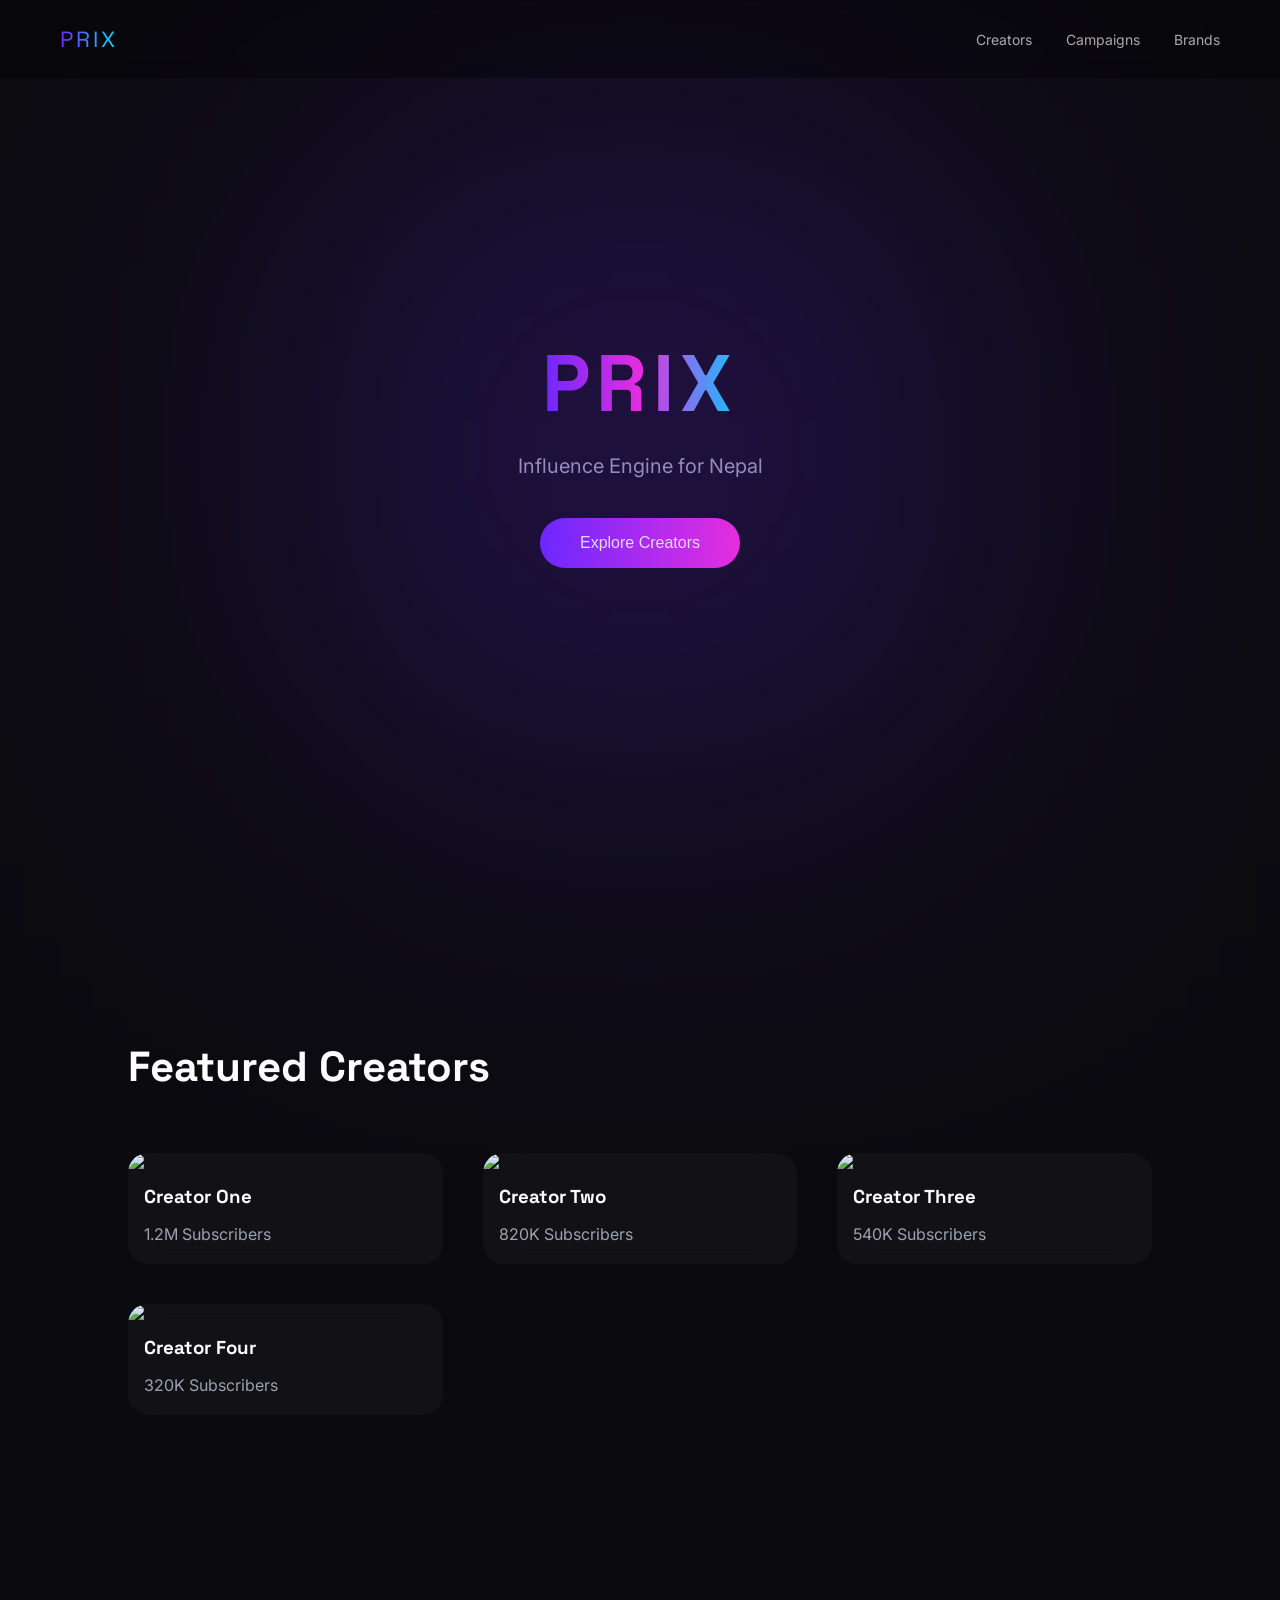
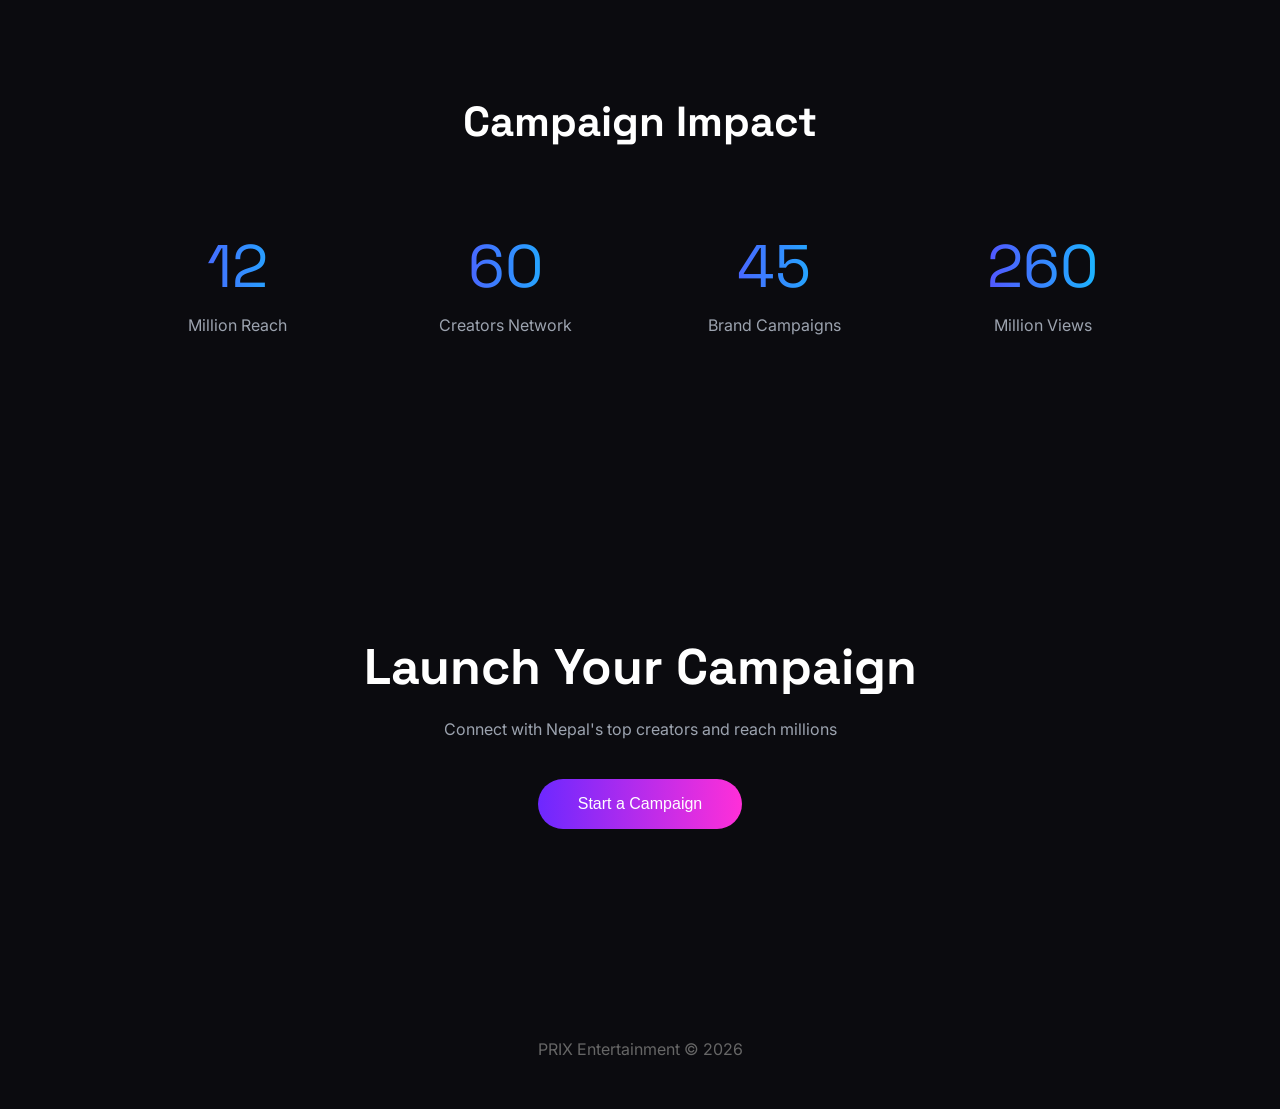
==== index.html @ e6481b4f "Update index.html" ====
<!DOCTYPE html>
<html lang="en">

<head>

<meta charset="UTF-8">
<meta name="viewport" content="width=device-width,initial-scale=1.0">

<title>PRIX Entertainment</title>

<link href="https://fonts.googleapis.com/css2?family=Space+Grotesk:wght@400;600;700&family=Inter:wght@300;400&display=swap" rel="stylesheet">

<style>

*{
margin:0;
padding:0;
box-sizing:border-box;
}

body{

background:#0B0B0F;
color:white;
font-family:Inter;
overflow-x:hidden;

}

/* NAV */

nav{

position:fixed;
top:0;
left:0;
width:100%;
padding:25px 60px;
display:flex;
justify-content:space-between;
align-items:center;
z-index:10;

background:rgba(0,0,0,0.3);
backdrop-filter:blur(10px);

}

.logo{

font-family:"Space Grotesk";
font-size:22px;
letter-spacing:3px;

background:linear-gradient(90deg,#6D28FF,#00E5FF);
-webkit-background-clip:text;
-webkit-text-fill-color:transparent;

}

nav a{

color:#aaa;
margin-left:30px;
text-decoration:none;
font-size:14px;
transition:.3s;

}

nav a:hover{

color:white;

}

/* HERO */

.hero{

height:100vh;
display:flex;
align-items:center;
justify-content:center;
flex-direction:column;
text-align:center;
position:relative;

}

.hero h1{

font-family:"Space Grotesk";
font-size:80px;
letter-spacing:6px;

background:linear-gradient(90deg,#6D28FF,#FF2FD8,#00E5FF);
-webkit-background-clip:text;
-webkit-text-fill-color:transparent;

}

.hero p{

color:#9CA3AF;
margin-top:20px;
font-size:20px;

}

.cta{

margin-top:40px;
padding:16px 40px;
border-radius:40px;

background:linear-gradient(90deg,#6D28FF,#FF2FD8);

border:none;
color:white;
font-size:16px;

cursor:pointer;

transition:.3s;

}

.cta:hover{

transform:scale(1.1);
box-shadow:0 0 30px #6D28FF;

}

/* floating glow background */

.glow{

position:absolute;
width:500px;
height:500px;
background:#6D28FF;
filter:blur(200px);
opacity:.4;
animation:move 10s infinite alternate;

}

@keyframes move{

from{transform:translate(-200px,-200px)}
to{transform:translate(200px,200px)}

}

/* creators */

.creators{

padding:140px 10%;

}

.section-title{

font-family:"Space Grotesk";
font-size:42px;
margin-bottom:60px;

}

.grid{

display:grid;
grid-template-columns:repeat(auto-fit,minmax(260px,1fr));
gap:40px;

}

.card{

background:rgba(255,255,255,0.03);
border-radius:20px;
overflow:hidden;

backdrop-filter:blur(20px);

transition:.4s;

}

.card:hover{

transform:translateY(-12px) scale(1.02);
box-shadow:0 0 30px rgba(109,40,255,0.5);

}

.card img{

width:100%;
display:block;

}

.card h3{

padding:16px;

font-family:"Space Grotesk";

}

.stats{

color:#9CA3AF;
padding:0 16px 20px;

}

/* stats section */

.stats-section{

padding:140px 10%;
text-align:center;

}

.stats-grid{

display:grid;
grid-template-columns:repeat(auto-fit,minmax(200px,1fr));
gap:50px;
margin-top:80px;

}

.number{

font-size:60px;
font-family:"Space Grotesk";

background:linear-gradient(90deg,#6D28FF,#00E5FF);
-webkit-background-clip:text;
-webkit-text-fill-color:transparent;

}

.label{

color:#9CA3AF;
margin-top:10px;

}

/* CTA */

.brand{

padding:160px 10%;
text-align:center;

}

.brand h2{

font-family:"Space Grotesk";
font-size:50px;

}

.brand p{

color:#9CA3AF;
margin-top:20px;

}

footer{

padding:50px;
text-align:center;
color:#666;

}

</style>
</head>

<body>

<nav>

<div class="logo">PRIX</div>

<div>

<a href="#">Creators</a>
<a href="#">Campaigns</a>
<a href="#">Brands</a>

</div>

</nav>

<section class="hero">

<div class="glow"></div>

<h1>PRIX</h1>

<p>Influence Engine for Nepal</p>

<button class="cta">Explore Creators</button>

</section>

<section class="creators">

<h2 class="section-title">Featured Creators</h2>

<div class="grid">

<div class="card">

<img src="https://picsum.photos/400/300?1">

<h3>Creator One</h3>

<div class="stats">1.2M Subscribers</div>

</div>

<div class="card">

<img src="https://picsum.photos/400/300?2">

<h3>Creator Two</h3>

<div class="stats">820K Subscribers</div>

</div>

<div class="card">

<img src="https://picsum.photos/400/300?3">

<h3>Creator Three</h3>

<div class="stats">540K Subscribers</div>

</div>

<div class="card">

<img src="https://picsum.photos/400/300?4">

<h3>Creator Four</h3>

<div class="stats">320K Subscribers</div>

</div>

</div>

</section>

<section class="stats-section">

<h2 class="section-title">Campaign Impact</h2>

<div class="stats-grid">

<div>

<div class="number" data-target="12">0</div>
<div class="label">Million Reach</div>

</div>

<div>

<div class="number" data-target="60">0</div>
<div class="label">Creators Network</div>

</div>

<div>

<div class="number" data-target="45">0</div>
<div class="label">Brand Campaigns</div>

</div>

<div>

<div class="number" data-target="300">0</div>
<div class="label">Million Views</div>

</div>

</div>

</section>

<section class="brand">

<h2>Launch Your Campaign</h2>

<p>Connect with Nepal's top creators and reach millions</p>

<button class="cta">Start a Campaign</button>

</section>

<footer>

PRIX Entertainment © 2026

</footer>

<script>

/* number animation */

const counters=document.querySelectorAll(".number")

counters.forEach(counter=>{

counter.innerText="0"

const update=()=>{

const target=+counter.getAttribute("data-target")

const current=+counter.innerText

const increment=target/80

if(current<target){

counter.innerText=Math.ceil(current+increment)

setTimeout(update,30)

}

else{

counter.innerText=target

}

}

update()

})

</script>

</body>
</html>
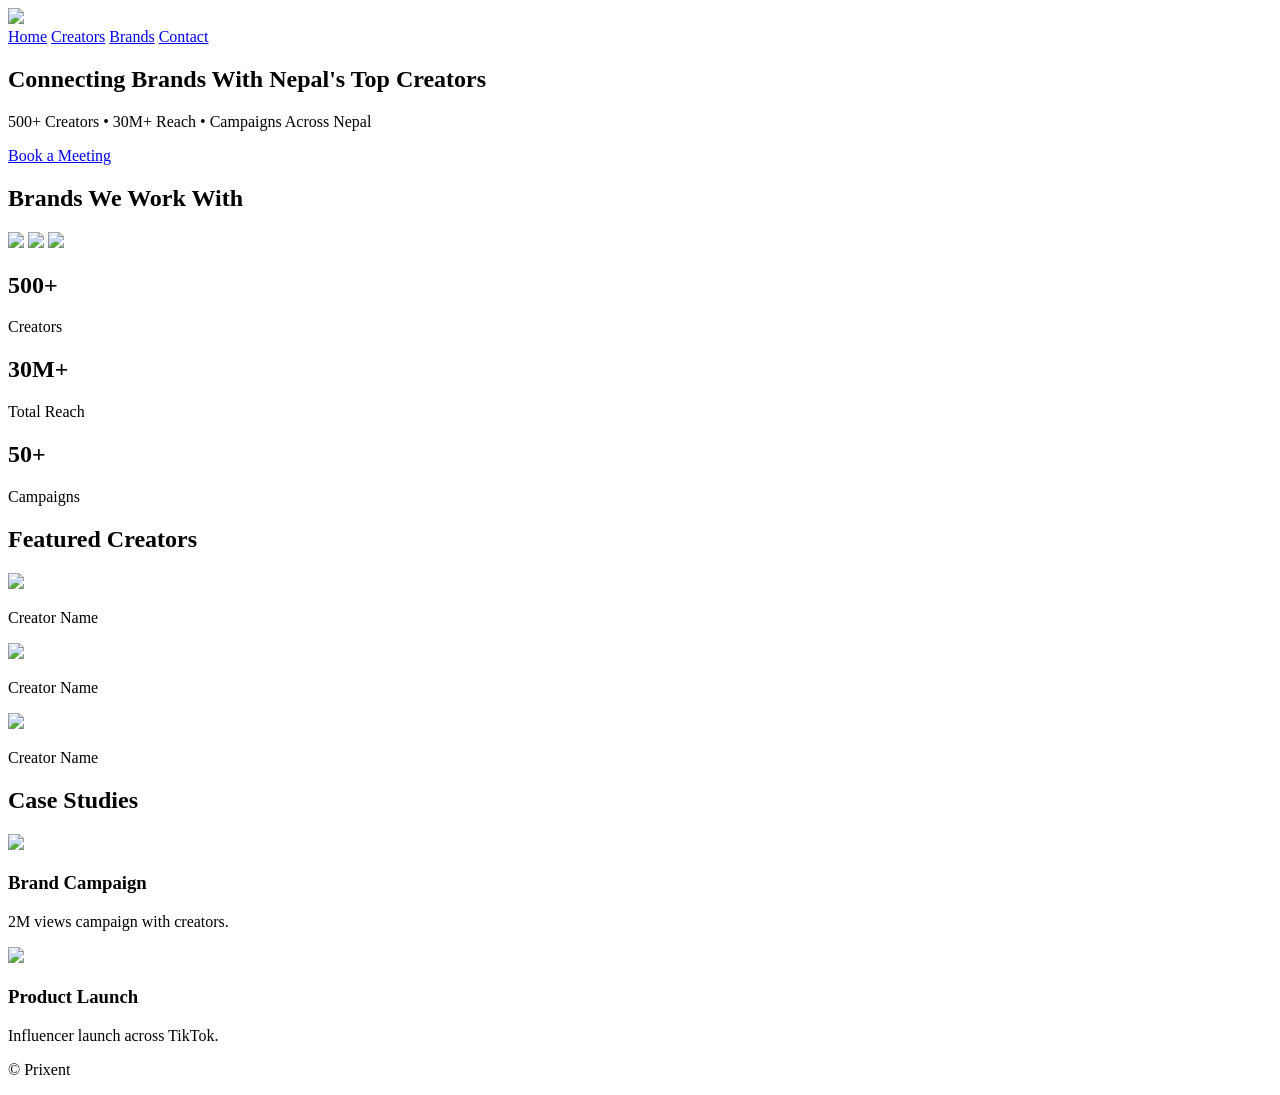
==== commit 5a096f62: "Update index.html" ====
--- a/index.html
+++ b/index.html
@@ -1,465 +1,124 @@
 <!DOCTYPE html>
 <html lang="en">
-
 <head>
-
 <meta charset="UTF-8">
-<meta name="viewport" content="width=device-width,initial-scale=1.0">
-
-<title>PRIX Entertainment</title>
-
-<link href="https://fonts.googleapis.com/css2?family=Space+Grotesk:wght@400;600;700&family=Inter:wght@300;400&display=swap" rel="stylesheet">
-
-<style>
-
-*{
-margin:0;
-padding:0;
-box-sizing:border-box;
-}
-
-body{
-
-background:#0B0B0F;
-color:white;
-font-family:Inter;
-overflow-x:hidden;
-
-}
-
-/* NAV */
-
-nav{
-
-position:fixed;
-top:0;
-left:0;
-width:100%;
-padding:25px 60px;
-display:flex;
-justify-content:space-between;
-align-items:center;
-z-index:10;
-
-background:rgba(0,0,0,0.3);
-backdrop-filter:blur(10px);
-
-}
-
-.logo{
-
-font-family:"Space Grotesk";
-font-size:22px;
-letter-spacing:3px;
-
-background:linear-gradient(90deg,#6D28FF,#00E5FF);
--webkit-background-clip:text;
--webkit-text-fill-color:transparent;
-
-}
-
-nav a{
-
-color:#aaa;
-margin-left:30px;
-text-decoration:none;
-font-size:14px;
-transition:.3s;
-
-}
-
-nav a:hover{
-
-color:white;
-
-}
-
-/* HERO */
-
-.hero{
-
-height:100vh;
-display:flex;
-align-items:center;
-justify-content:center;
-flex-direction:column;
-text-align:center;
-position:relative;
-
-}
-
-.hero h1{
-
-font-family:"Space Grotesk";
-font-size:80px;
-letter-spacing:6px;
-
-background:linear-gradient(90deg,#6D28FF,#FF2FD8,#00E5FF);
--webkit-background-clip:text;
--webkit-text-fill-color:transparent;
-
-}
-
-.hero p{
-
-color:#9CA3AF;
-margin-top:20px;
-font-size:20px;
-
-}
-
-.cta{
-
-margin-top:40px;
-padding:16px 40px;
-border-radius:40px;
-
-background:linear-gradient(90deg,#6D28FF,#FF2FD8);
-
-border:none;
-color:white;
-font-size:16px;
-
-cursor:pointer;
-
-transition:.3s;
-
-}
-
-.cta:hover{
-
-transform:scale(1.1);
-box-shadow:0 0 30px #6D28FF;
-
-}
-
-/* floating glow background */
-
-.glow{
-
-position:absolute;
-width:500px;
-height:500px;
-background:#6D28FF;
-filter:blur(200px);
-opacity:.4;
-animation:move 10s infinite alternate;
-
-}
-
-@keyframes move{
-
-from{transform:translate(-200px,-200px)}
-to{transform:translate(200px,200px)}
-
-}
-
-/* creators */
-
-.creators{
-
-padding:140px 10%;
-
-}
-
-.section-title{
-
-font-family:"Space Grotesk";
-font-size:42px;
-margin-bottom:60px;
-
-}
-
-.grid{
-
-display:grid;
-grid-template-columns:repeat(auto-fit,minmax(260px,1fr));
-gap:40px;
-
-}
-
-.card{
-
-background:rgba(255,255,255,0.03);
-border-radius:20px;
-overflow:hidden;
-
-backdrop-filter:blur(20px);
-
-transition:.4s;
-
-}
-
-.card:hover{
-
-transform:translateY(-12px) scale(1.02);
-box-shadow:0 0 30px rgba(109,40,255,0.5);
-
-}
-
-.card img{
-
-width:100%;
-display:block;
-
-}
-
-.card h3{
-
-padding:16px;
-
-font-family:"Space Grotesk";
-
-}
-
-.stats{
-
-color:#9CA3AF;
-padding:0 16px 20px;
-
-}
-
-/* stats section */
-
-.stats-section{
-
-padding:140px 10%;
-text-align:center;
-
-}
-
-.stats-grid{
-
-display:grid;
-grid-template-columns:repeat(auto-fit,minmax(200px,1fr));
-gap:50px;
-margin-top:80px;
-
-}
-
-.number{
-
-font-size:60px;
-font-family:"Space Grotesk";
-
-background:linear-gradient(90deg,#6D28FF,#00E5FF);
--webkit-background-clip:text;
--webkit-text-fill-color:transparent;
-
-}
-
-.label{
-
-color:#9CA3AF;
-margin-top:10px;
-
-}
-
-/* CTA */
-
-.brand{
-
-padding:160px 10%;
-text-align:center;
-
-}
-
-.brand h2{
-
-font-family:"Space Grotesk";
-font-size:50px;
-
-}
-
-.brand p{
-
-color:#9CA3AF;
-margin-top:20px;
-
-}
-
-footer{
-
-padding:50px;
-text-align:center;
-color:#666;
-
-}
-
-</style>
+<meta name="viewport" content="width=device-width, initial-scale=1.0">
+<title>Prixent</title>
+<link rel="stylesheet" href="style.css">
 </head>
 
 <body>
 
+<header class="nav">
+
+<div class="logo">
+<img src="images/logo.png">
+</div>
+
 <nav>
+<a href="index.html">Home</a>
+<a href="creators.html">Creators</a>
+<a href="brands.html">Brands</a>
+<a href="contact.html">Contact</a>
+</nav>
 
-<div class="logo">PRIX</div>
+</header>
 
-<div>
+<section class="hero">
 
-<a href="#">Creators</a>
-<a href="#">Campaigns</a>
-<a href="#">Brands</a>
+<h1>Connecting Brands With Nepal's Top Creators</h1>
+
+<p>500+ Creators • 30M+ Reach • Campaigns Across Nepal</p>
+
+<a class="cta" href="contact.html">Book a Meeting</a>
+
+</section>
+
+<section class="brands">
+
+<h2>Brands We Work With</h2>
+
+<div class="brand-grid">
+
+<img src="images/brand1.png">
+<img src="images/brand2.png">
+<img src="images/brand3.png">
 
 </div>
 
-</nav>
+</section>
 
-<section class="hero">
+<section class="stats">
 
-<div class="glow"></div>
+<div class="stat">
+<h2>500+</h2>
+<p>Creators</p>
+</div>
 
-<h1>PRIX</h1>
+<div class="stat">
+<h2>30M+</h2>
+<p>Total Reach</p>
+</div>
 
-<p>Influence Engine for Nepal</p>
-
-<button class="cta">Explore Creators</button>
+<div class="stat">
+<h2>50+</h2>
+<p>Campaigns</p>
+</div>
 
 </section>
 
 <section class="creators">
 
-<h2 class="section-title">Featured Creators</h2>
+<h2>Featured Creators</h2>
 
-<div class="grid">
+<div class="creator-grid">
 
-<div class="card">
-
-<img src="https://picsum.photos/400/300?1">
-
-<h3>Creator One</h3>
-
-<div class="stats">1.2M Subscribers</div>
-
+<div class="creator">
+<img src="images/creator1.png">
+<p>Creator Name</p>
 </div>
 
-<div class="card">
-
-<img src="https://picsum.photos/400/300?2">
-
-<h3>Creator Two</h3>
-
-<div class="stats">820K Subscribers</div>
-
+<div class="creator">
+<img src="images/creator2.png">
+<p>Creator Name</p>
 </div>
 
-<div class="card">
-
-<img src="https://picsum.photos/400/300?3">
-
-<h3>Creator Three</h3>
-
-<div class="stats">540K Subscribers</div>
-
-</div>
-
-<div class="card">
-
-<img src="https://picsum.photos/400/300?4">
-
-<h3>Creator Four</h3>
-
-<div class="stats">320K Subscribers</div>
-
+<div class="creator">
+<img src="images/creator3.png">
+<p>Creator Name</p>
 </div>
 
 </div>
 
 </section>
 
-<section class="stats-section">
+<section class="case">
 
-<h2 class="section-title">Campaign Impact</h2>
+<h2>Case Studies</h2>
 
-<div class="stats-grid">
+<div class="case-grid">
 
-<div>
-
-<div class="number" data-target="12">0</div>
-<div class="label">Million Reach</div>
-
+<div class="case-card">
+<img src="images/case1.png">
+<h3>Brand Campaign</h3>
+<p>2M views campaign with creators.</p>
 </div>
 
-<div>
-
-<div class="number" data-target="60">0</div>
-<div class="label">Creators Network</div>
-
-</div>
-
-<div>
-
-<div class="number" data-target="45">0</div>
-<div class="label">Brand Campaigns</div>
-
-</div>
-
-<div>
-
-<div class="number" data-target="300">0</div>
-<div class="label">Million Views</div>
-
+<div class="case-card">
+<img src="images/case2.png">
+<h3>Product Launch</h3>
+<p>Influencer launch across TikTok.</p>
 </div>
 
 </div>
 
 </section>
 
-<section class="brand">
-
-<h2>Launch Your Campaign</h2>
-
-<p>Connect with Nepal's top creators and reach millions</p>
-
-<button class="cta">Start a Campaign</button>
-
-</section>
-
 <footer>
 
-PRIX Entertainment © 2026
+<p>© Prixent</p>
 
 </footer>
 
-<script>
-
-/* number animation */
-
-const counters=document.querySelectorAll(".number")
-
-counters.forEach(counter=>{
-
-counter.innerText="0"
-
-const update=()=>{
-
-const target=+counter.getAttribute("data-target")
-
-const current=+counter.innerText
-
-const increment=target/80
-
-if(current<target){
-
-counter.innerText=Math.ceil(current+increment)
-
-setTimeout(update,30)
-
-}
-
-else{
-
-counter.innerText=target
-
-}
-
-}
-
-update()
-
-})
-
-</script>
-
 </body>
 </html>
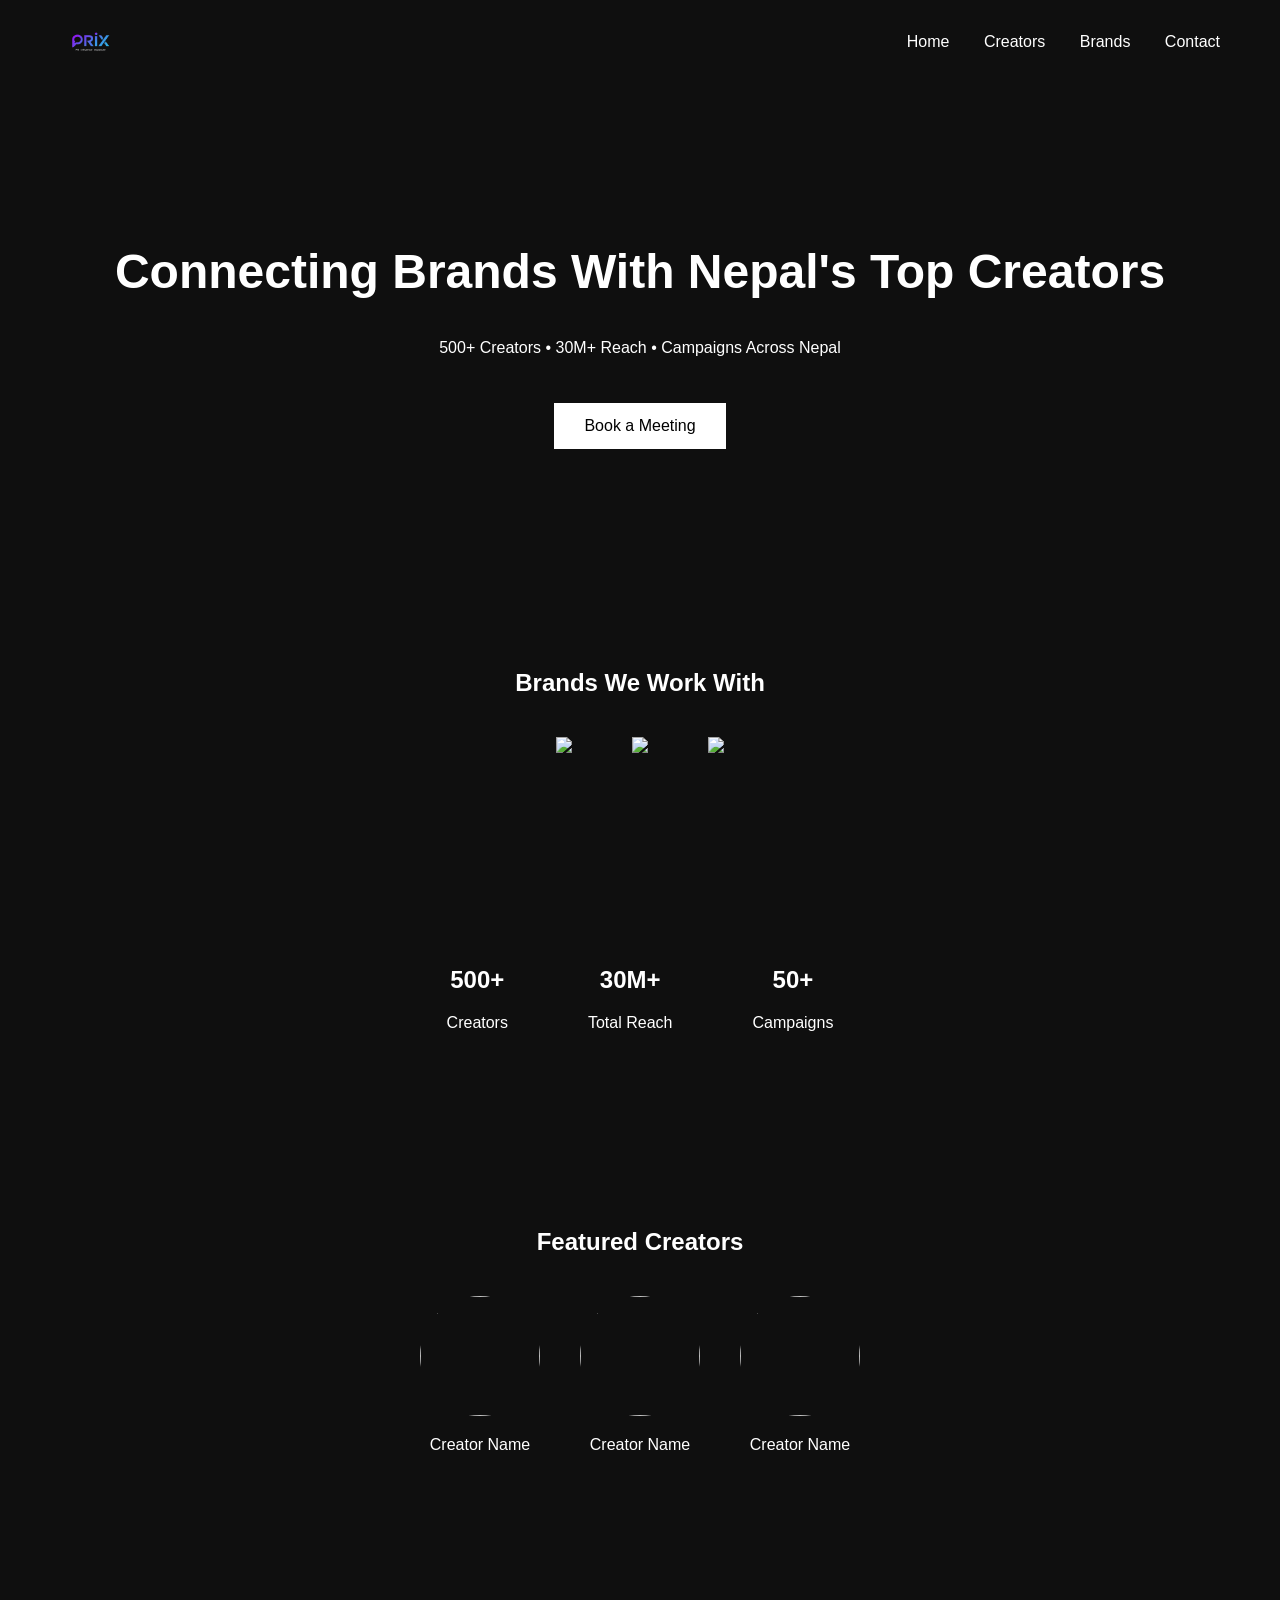
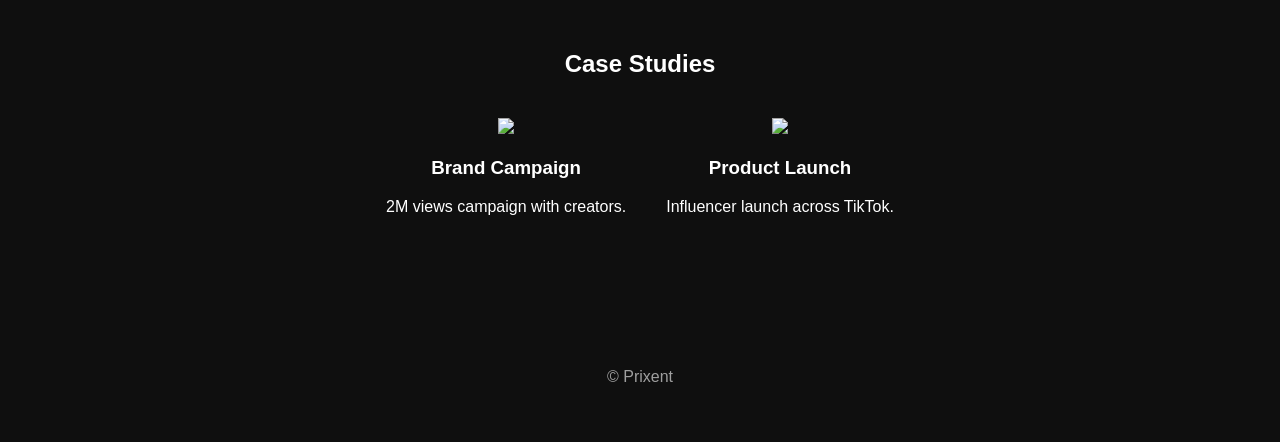
==== commit 6ba992de: "Update index.html" ====
--- a/index.html
+++ b/index.html
@@ -12,7 +12,7 @@
 <header class="nav">
 
 <div class="logo">
-<img src="images/logo.png">
+<img src="logo.png">
 </div>
 
 <nav>
--- a/style.css
+++ b/style.css
@@ -0,0 +1,117 @@
+body{
+margin:0;
+font-family:Arial;
+background:#0f0f0f;
+color:white;
+}
+
+.nav{
+display:flex;
+justify-content:space-between;
+align-items:center;
+padding:20px 60px;
+}
+
+.logo img{
+height:40px;
+}
+
+nav a{
+color:white;
+margin-left:30px;
+text-decoration:none;
+}
+
+.hero{
+text-align:center;
+padding:120px 20px;
+}
+
+.hero h1{
+font-size:48px;
+}
+
+.cta{
+display:inline-block;
+margin-top:30px;
+padding:14px 30px;
+background:white;
+color:black;
+text-decoration:none;
+}
+
+.brands{
+text-align:center;
+padding:80px 20px;
+}
+
+.brand-grid{
+display:flex;
+justify-content:center;
+gap:60px;
+margin-top:40px;
+flex-wrap:wrap;
+}
+
+.brand-grid img{
+height:50px;
+}
+
+.stats{
+display:flex;
+justify-content:center;
+gap:80px;
+padding:80px 20px;
+text-align:center;
+}
+
+.creators{
+text-align:center;
+padding:80px 20px;
+}
+
+.creator-grid{
+display:flex;
+justify-content:center;
+gap:40px;
+margin-top:40px;
+flex-wrap:wrap;
+}
+
+.creator img{
+width:120px;
+height:120px;
+border-radius:100px;
+}
+
+.case{
+padding:80px 20px;
+text-align:center;
+}
+
+.case-grid{
+display:flex;
+justify-content:center;
+gap:40px;
+flex-wrap:wrap;
+margin-top:40px;
+}
+
+.case-card{
+max-width:300px;
+}
+
+.case-card img{
+width:100%;
+}
+
+footer{
+text-align:center;
+padding:40px;
+opacity:0.6;
+}
+
+.page{
+padding:120px 40px;
+text-align:center;
+}
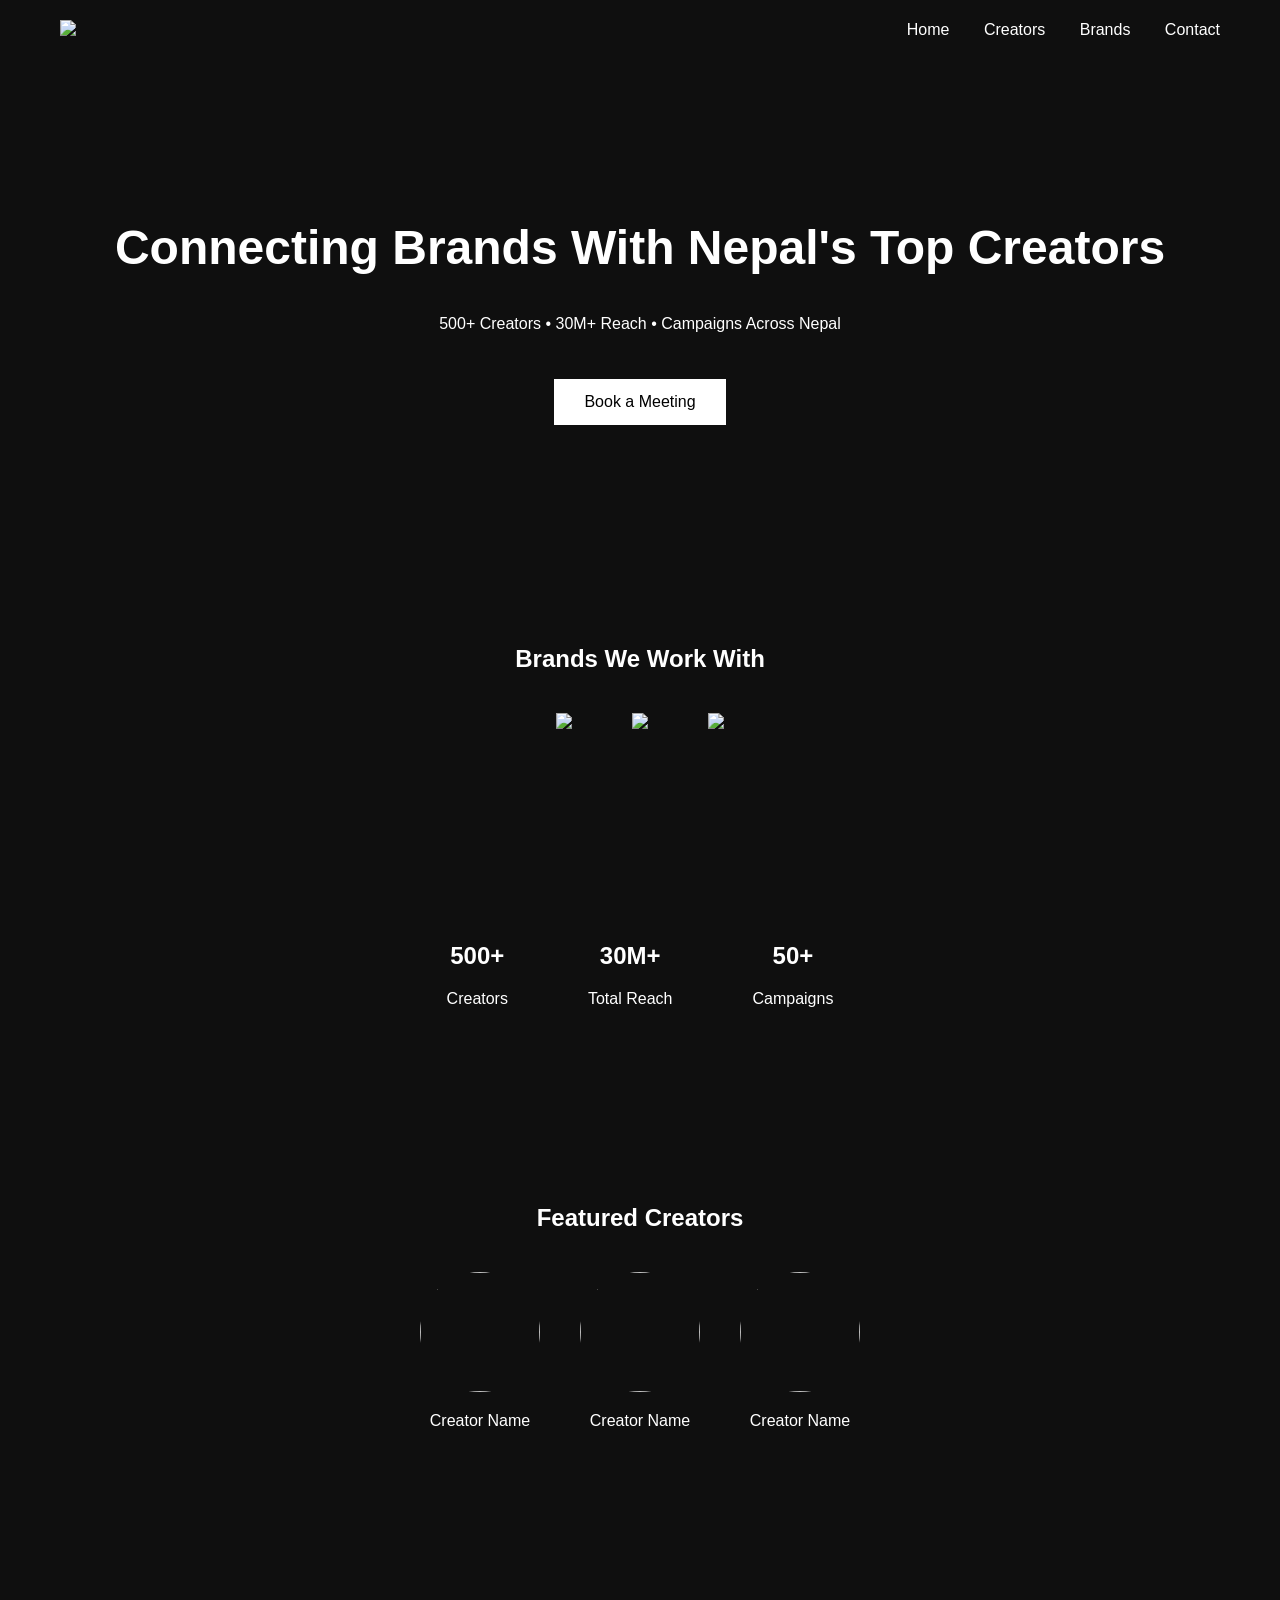
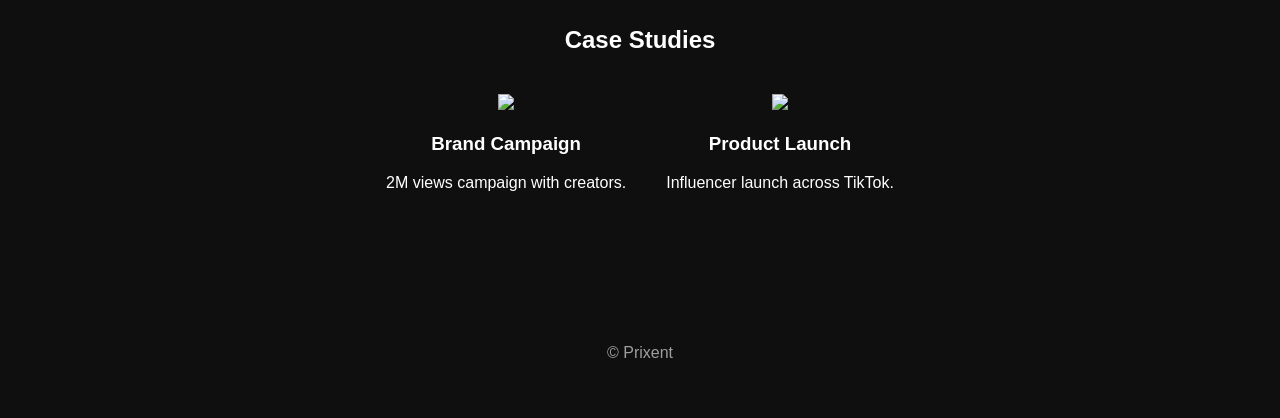
==== commit 43ef69c7: "Update index.html" ====
--- a/index.html
+++ b/index.html
@@ -12,7 +12,7 @@
 <header class="nav">
 
 <div class="logo">
-<img src="logo.png">
+<img src="images/logo.png">
 </div>
 
 <nav>
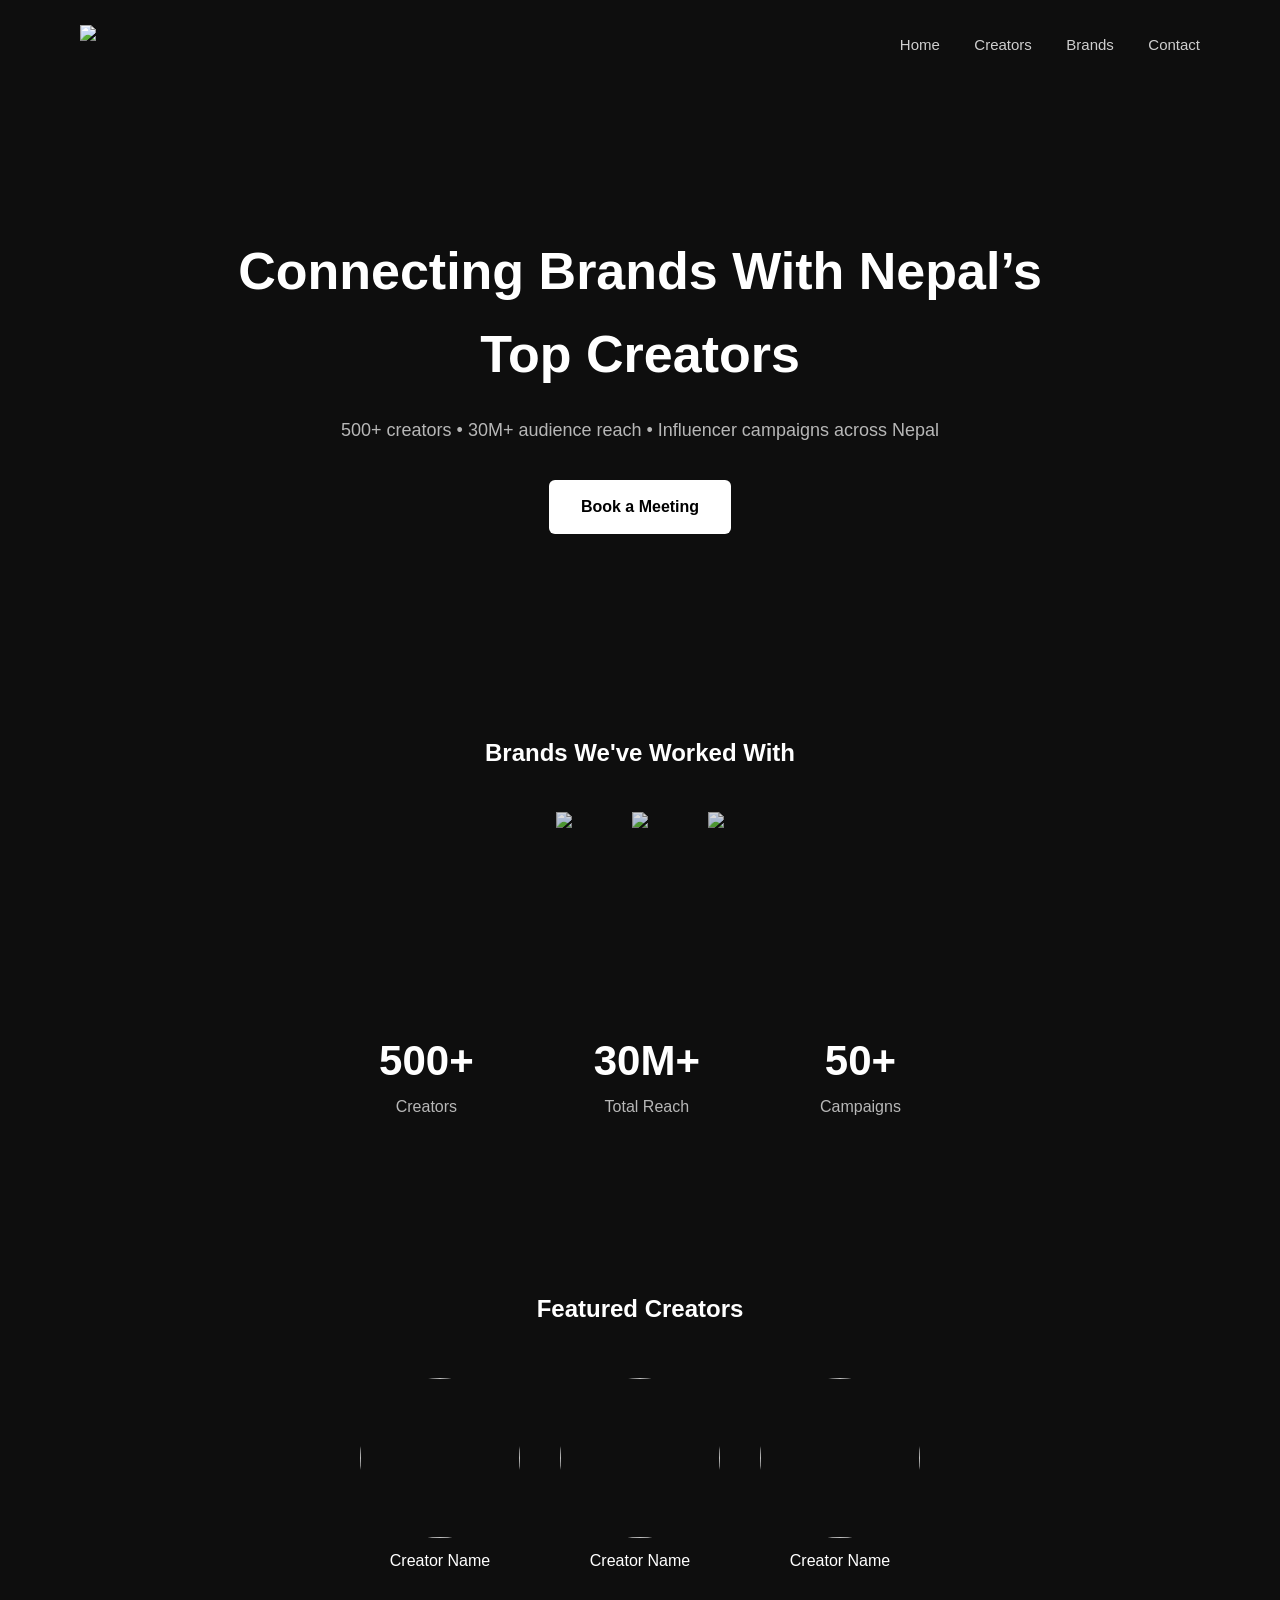
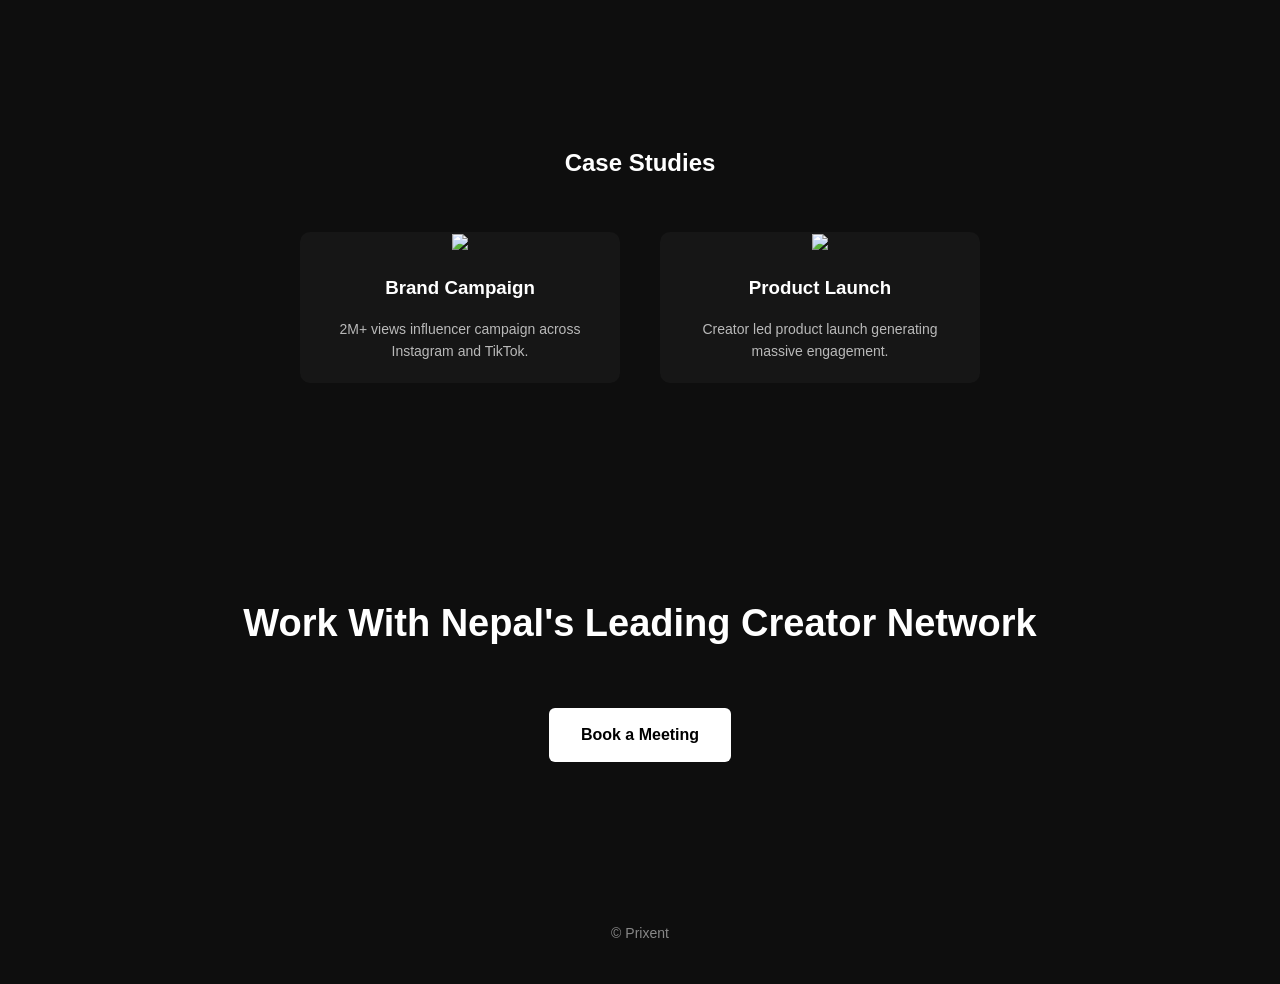
==== commit 2ffc754a: "Update index.html" ====
--- a/index.html
+++ b/index.html
@@ -1,44 +1,254 @@
 <!DOCTYPE html>
 <html lang="en">
+
 <head>
+
 <meta charset="UTF-8">
 <meta name="viewport" content="width=device-width, initial-scale=1.0">
+
 <title>Prixent</title>
-<link rel="stylesheet" href="style.css">
+
+<style>
+
+*{
+margin:0;
+padding:0;
+box-sizing:border-box;
+font-family:Arial, Helvetica, sans-serif;
+}
+
+body{
+background:#0e0e0e;
+color:white;
+line-height:1.6;
+}
+
+/* NAV */
+
+header{
+display:flex;
+justify-content:space-between;
+align-items:center;
+padding:25px 80px;
+}
+
+header img{
+height:40px;
+}
+
+nav a{
+color:white;
+text-decoration:none;
+margin-left:30px;
+font-size:15px;
+opacity:0.8;
+}
+
+/* HERO */
+
+.hero{
+text-align:center;
+padding:140px 20px 120px;
+max-width:900px;
+margin:auto;
+}
+
+.hero h1{
+font-size:52px;
+margin-bottom:20px;
+}
+
+.hero p{
+opacity:0.7;
+font-size:18px;
+}
+
+.cta{
+display:inline-block;
+margin-top:35px;
+padding:14px 32px;
+background:white;
+color:black;
+text-decoration:none;
+border-radius:6px;
+font-weight:bold;
+}
+
+/* BRANDS */
+
+.brands{
+padding:80px 20px;
+text-align:center;
+}
+
+.brand-logos{
+margin-top:40px;
+display:flex;
+justify-content:center;
+gap:60px;
+flex-wrap:wrap;
+}
+
+.brand-logos img{
+height:45px;
+opacity:0.85;
+}
+
+/* STATS */
+
+.stats{
+display:flex;
+justify-content:center;
+gap:120px;
+padding:90px 20px;
+text-align:center;
+}
+
+.stats h2{
+font-size:42px;
+}
+
+.stats p{
+opacity:0.7;
+}
+
+/* CREATORS */
+
+.creators{
+padding:80px 20px;
+text-align:center;
+}
+
+.creator-grid{
+margin-top:50px;
+display:flex;
+justify-content:center;
+gap:40px;
+flex-wrap:wrap;
+}
+
+.creator{
+width:160px;
+}
+
+.creator img{
+width:160px;
+height:160px;
+object-fit:cover;
+border-radius:100px;
+margin-bottom:10px;
+}
+
+/* CASE STUDIES */
+
+.case{
+padding:90px 20px;
+text-align:center;
+}
+
+.case-grid{
+margin-top:50px;
+display:flex;
+justify-content:center;
+gap:40px;
+flex-wrap:wrap;
+}
+
+.case-card{
+width:320px;
+background:#161616;
+border-radius:10px;
+overflow:hidden;
+}
+
+.case-card img{
+width:100%;
+}
+
+.case-card h3{
+padding:15px;
+}
+
+.case-card p{
+padding:0 15px 20px;
+opacity:0.7;
+font-size:14px;
+}
+
+/* CTA SECTION */
+
+.final{
+text-align:center;
+padding:120px 20px;
+}
+
+.final h2{
+font-size:38px;
+margin-bottom:20px;
+}
+
+/* FOOTER */
+
+footer{
+text-align:center;
+padding:40px;
+opacity:0.5;
+font-size:14px;
+}
+
+/* MOBILE */
+
+@media(max-width:768px){
+
+header{
+padding:20px;
+}
+
+.hero h1{
+font-size:36px;
+}
+
+.stats{
+flex-direction:column;
+gap:40px;
+}
+
+}
+
+</style>
+
 </head>
 
 <body>
 
-<header class="nav">
-
-<div class="logo">
+<header>
+
 <img src="images/logo.png">
-</div>
 
 <nav>
-<a href="index.html">Home</a>
-<a href="creators.html">Creators</a>
-<a href="brands.html">Brands</a>
-<a href="contact.html">Contact</a>
+<a href="#">Home</a>
+<a href="#">Creators</a>
+<a href="#">Brands</a>
+<a href="#">Contact</a>
 </nav>
 
 </header>
 
 <section class="hero">
 
-<h1>Connecting Brands With Nepal's Top Creators</h1>
-
-<p>500+ Creators • 30M+ Reach • Campaigns Across Nepal</p>
-
-<a class="cta" href="contact.html">Book a Meeting</a>
+<h1>Connecting Brands With Nepal’s Top Creators</h1>
+
+<p>500+ creators • 30M+ audience reach • Influencer campaigns across Nepal</p>
+
+<a class="cta" href="#">Book a Meeting</a>
 
 </section>
 
 <section class="brands">
 
-<h2>Brands We Work With</h2>
-
-<div class="brand-grid">
+<h2>Brands We've Worked With</h2>
+
+<div class="brand-logos">
 
 <img src="images/brand1.png">
 <img src="images/brand2.png">
@@ -50,17 +260,17 @@
 
 <section class="stats">
 
-<div class="stat">
+<div>
 <h2>500+</h2>
 <p>Creators</p>
 </div>
 
-<div class="stat">
+<div>
 <h2>30M+</h2>
 <p>Total Reach</p>
 </div>
 
-<div class="stat">
+<div>
 <h2>50+</h2>
 <p>Campaigns</p>
 </div>
@@ -101,24 +311,33 @@
 <div class="case-card">
 <img src="images/case1.png">
 <h3>Brand Campaign</h3>
-<p>2M views campaign with creators.</p>
+<p>2M+ views influencer campaign across Instagram and TikTok.</p>
 </div>
 
 <div class="case-card">
 <img src="images/case2.png">
 <h3>Product Launch</h3>
-<p>Influencer launch across TikTok.</p>
-</div>
-
-</div>
+<p>Creator led product launch generating massive engagement.</p>
+</div>
+
+</div>
+
+</section>
+
+<section class="final">
+
+<h2>Work With Nepal's Leading Creator Network</h2>
+
+<a class="cta" href="#">Book a Meeting</a>
 
 </section>
 
 <footer>
 
-<p>© Prixent</p>
+© Prixent
 
 </footer>
 
 </body>
+
 </html>
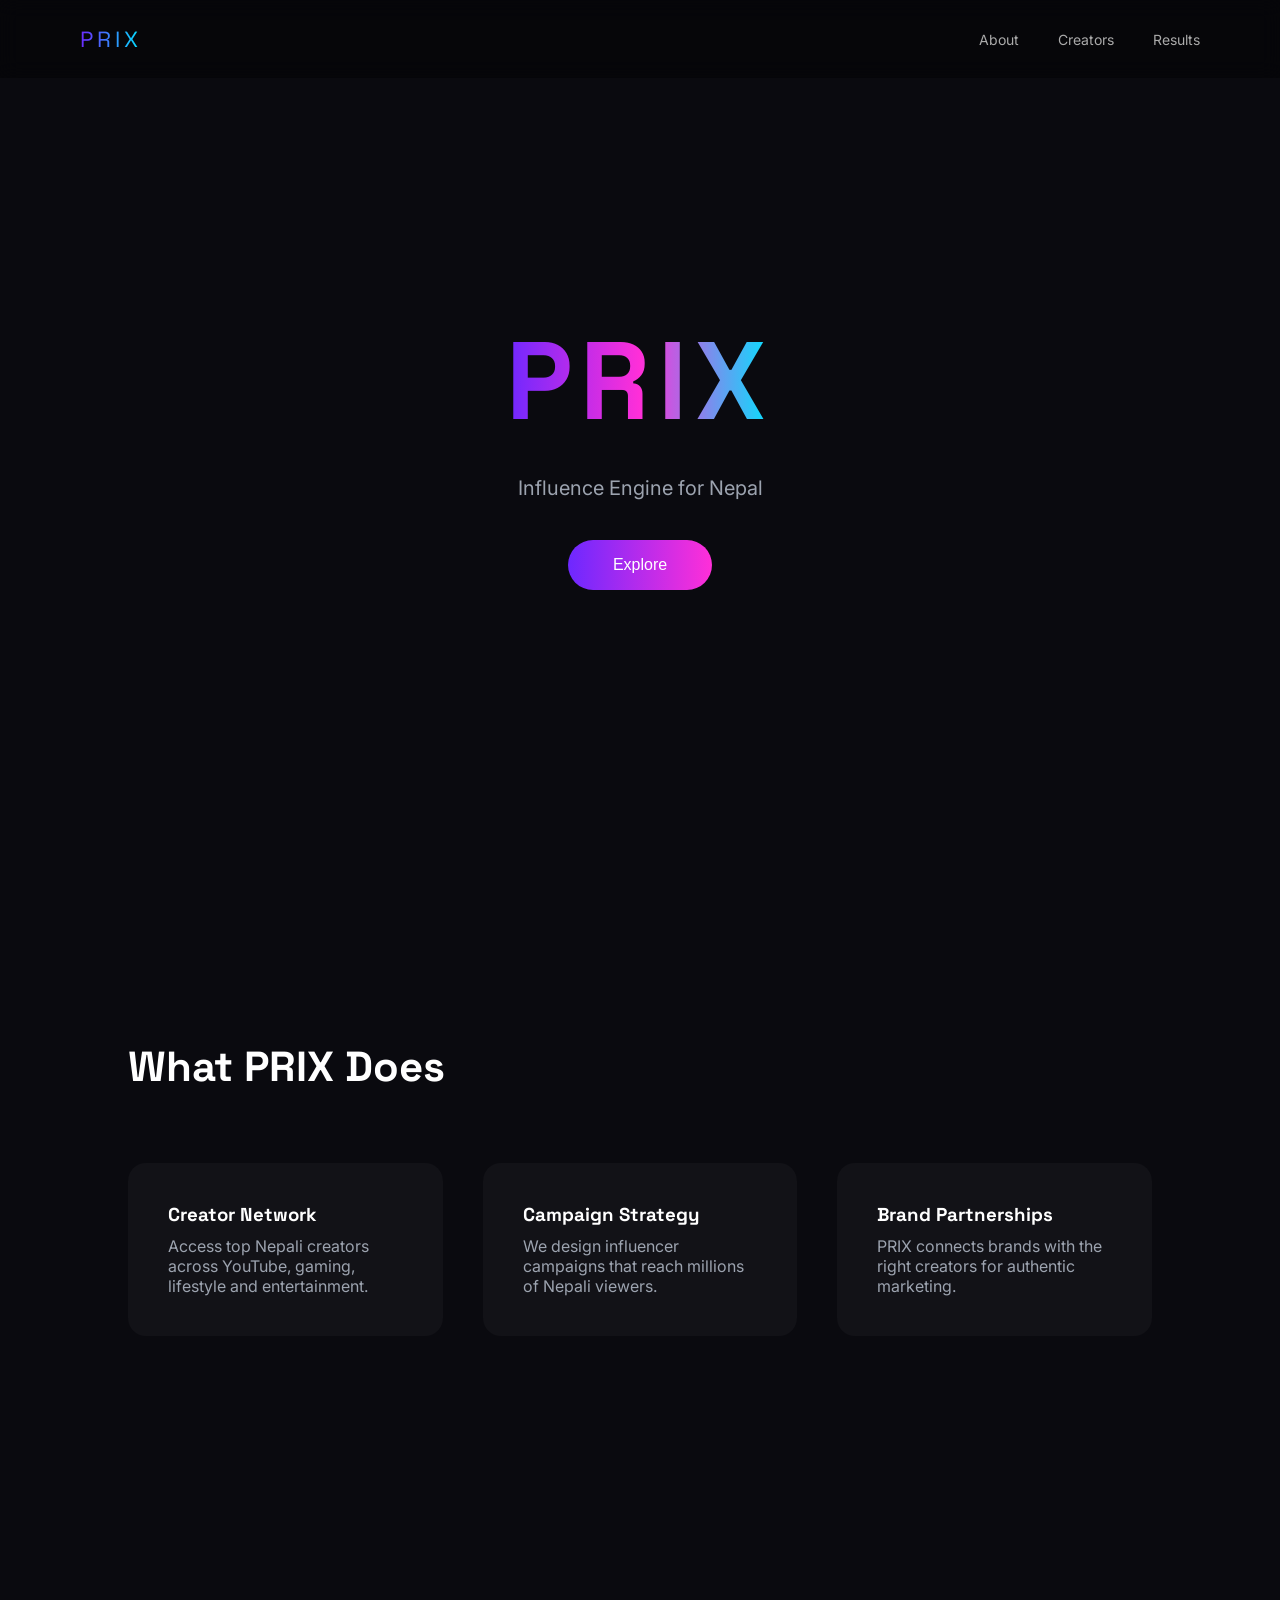
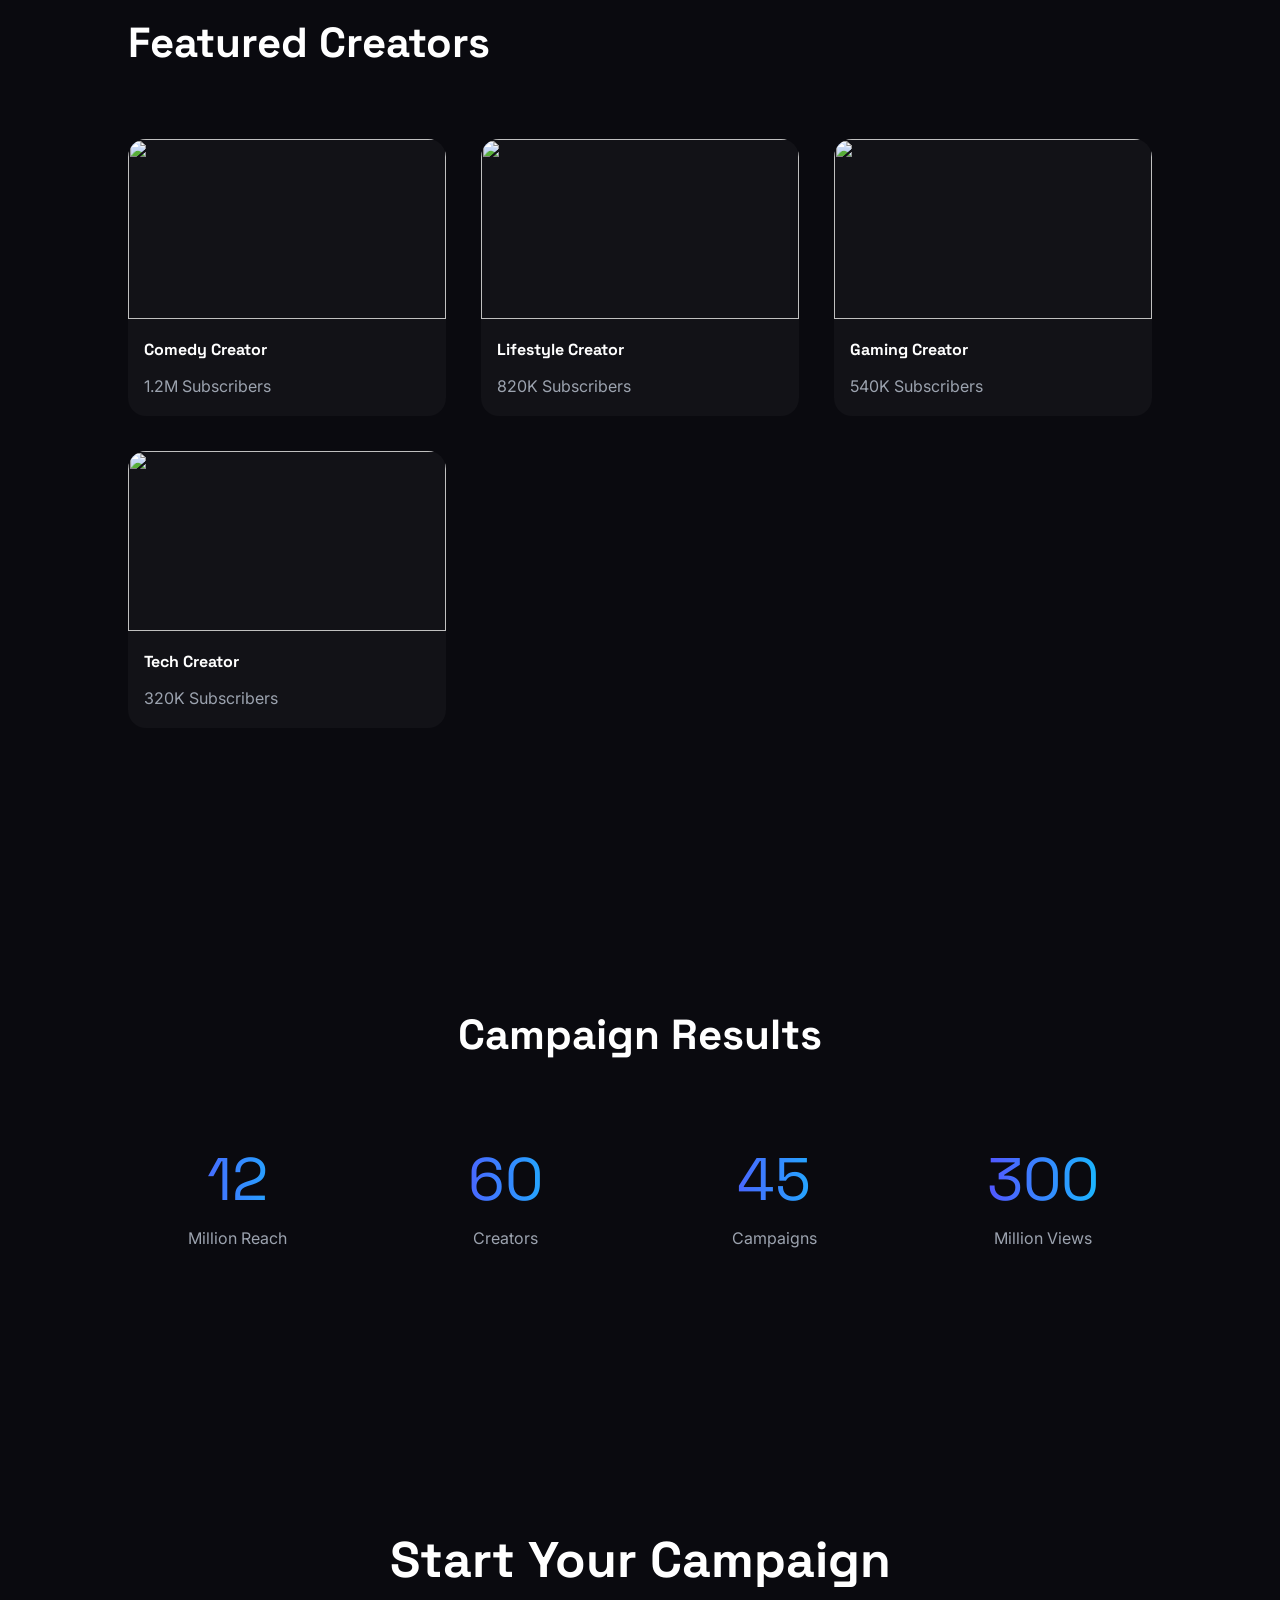
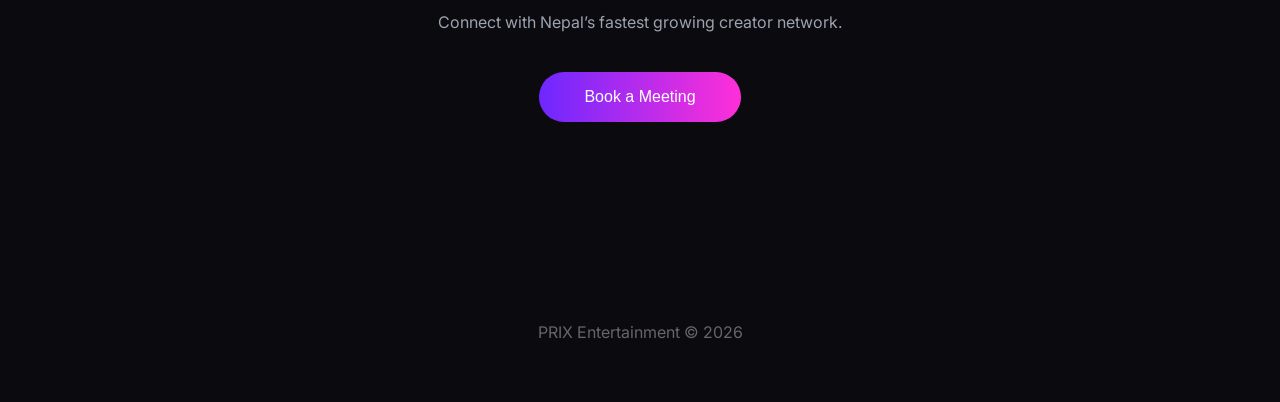
==== commit a2c7d0f4: "Update index.html" ====
--- a/index.html
+++ b/index.html
@@ -6,213 +6,339 @@
 <meta charset="UTF-8">
 <meta name="viewport" content="width=device-width, initial-scale=1.0">
 
-<title>Prixent</title>
+<title>PRIX Entertainment</title>
+
+<link href="https://fonts.googleapis.com/css2?family=Space+Grotesk:wght@400;600;700&family=Inter:wght@300;400;500&display=swap" rel="stylesheet">
 
 <style>
+
+/* RESET */
 
 *{
 margin:0;
 padding:0;
 box-sizing:border-box;
-font-family:Arial, Helvetica, sans-serif;
+}
+
+html{
+scroll-behavior:smooth;
 }
 
 body{
-background:#0e0e0e;
+
+font-family:Inter;
+background:#0A0A0F;
 color:white;
-line-height:1.6;
+overflow-x:hidden;
+
 }
 
 /* NAV */
 
-header{
+nav{
+
+position:fixed;
+top:0;
+width:100%;
+padding:25px 80px;
+
 display:flex;
 justify-content:space-between;
 align-items:center;
-padding:25px 80px;
-}
-
-header img{
-height:40px;
+
+background:rgba(0,0,0,0.35);
+backdrop-filter:blur(10px);
+
+z-index:10;
+
+}
+
+.logo{
+
+font-family:"Space Grotesk";
+font-size:22px;
+letter-spacing:4px;
+
+background:linear-gradient(90deg,#6D28FF,#00E5FF);
+-webkit-background-clip:text;
+-webkit-text-fill-color:transparent;
+
 }
 
 nav a{
+
+color:#aaa;
+text-decoration:none;
+margin-left:35px;
+font-size:14px;
+transition:.3s;
+
+}
+
+nav a:hover{
 color:white;
-text-decoration:none;
-margin-left:30px;
-font-size:15px;
-opacity:0.8;
 }
 
 /* HERO */
 
 .hero{
+
+height:100vh;
+
+display:flex;
+flex-direction:column;
+align-items:center;
+justify-content:center;
+
 text-align:center;
-padding:140px 20px 120px;
-max-width:900px;
-margin:auto;
+
+padding:0 20px;
+
 }
 
 .hero h1{
-font-size:52px;
-margin-bottom:20px;
+
+font-family:"Space Grotesk";
+font-size:110px;
+letter-spacing:8px;
+
+background:linear-gradient(90deg,#6D28FF,#FF2FD8,#00E5FF);
+-webkit-background-clip:text;
+-webkit-text-fill-color:transparent;
+
 }
 
 .hero p{
-opacity:0.7;
-font-size:18px;
+
+margin-top:25px;
+color:#9CA3AF;
+font-size:20px;
+
 }
 
 .cta{
-display:inline-block;
-margin-top:35px;
-padding:14px 32px;
-background:white;
-color:black;
-text-decoration:none;
-border-radius:6px;
-font-weight:bold;
-}
-
-/* BRANDS */
-
-.brands{
-padding:80px 20px;
+
+margin-top:40px;
+
+padding:16px 45px;
+
+border-radius:40px;
+
+border:none;
+
+background:linear-gradient(90deg,#6D28FF,#FF2FD8);
+
+color:white;
+
+font-size:16px;
+
+cursor:pointer;
+
+transition:.3s;
+
+}
+
+.cta:hover{
+
+transform:scale(1.08);
+box-shadow:0 0 35px #6D28FF;
+
+}
+
+/* SECTION */
+
+section{
+
+padding:140px 10%;
+
+}
+
+/* TITLES */
+
+.title{
+
+font-family:"Space Grotesk";
+font-size:42px;
+margin-bottom:70px;
+
+}
+
+/* FEATURES */
+
+.features{
+
+display:grid;
+grid-template-columns:repeat(auto-fit,minmax(260px,1fr));
+gap:40px;
+
+}
+
+.feature{
+
+background:rgba(255,255,255,0.03);
+
+padding:40px;
+
+border-radius:18px;
+
+transition:.3s;
+
+}
+
+.feature:hover{
+
+transform:translateY(-10px);
+
+box-shadow:0 0 25px rgba(109,40,255,0.4);
+
+}
+
+.feature h3{
+
+font-family:"Space Grotesk";
+margin-bottom:10px;
+
+}
+
+.feature p{
+
+color:#9CA3AF;
+
+}
+
+/* CREATOR GRID */
+
+.creators{
+
+display:grid;
+grid-template-columns:repeat(auto-fit,minmax(250px,1fr));
+gap:35px;
+
+}
+
+.card{
+
+background:rgba(255,255,255,0.03);
+
+border-radius:18px;
+
+overflow:hidden;
+
+transition:.3s;
+
+}
+
+.card:hover{
+
+transform:translateY(-10px);
+
+box-shadow:0 0 25px rgba(109,40,255,.5);
+
+}
+
+.card img{
+
+width:100%;
+height:180px;
+object-fit:cover;
+
+}
+
+.card h4{
+
+padding:16px;
+font-family:"Space Grotesk";
+
+}
+
+.card p{
+
+padding:0 16px 20px;
+color:#9CA3AF;
+
+}
+
+/* STATS */
+
+.stats{
+
 text-align:center;
-}
-
-.brand-logos{
-margin-top:40px;
-display:flex;
-justify-content:center;
-gap:60px;
-flex-wrap:wrap;
-}
-
-.brand-logos img{
-height:45px;
-opacity:0.85;
-}
-
-/* STATS */
-
-.stats{
-display:flex;
-justify-content:center;
-gap:120px;
-padding:90px 20px;
+
+}
+
+.stats-grid{
+
+display:grid;
+grid-template-columns:repeat(auto-fit,minmax(200px,1fr));
+gap:50px;
+margin-top:80px;
+
+}
+
+.number{
+
+font-size:60px;
+
+font-family:"Space Grotesk";
+
+background:linear-gradient(90deg,#6D28FF,#00E5FF);
+
+-webkit-background-clip:text;
+-webkit-text-fill-color:transparent;
+
+}
+
+.label{
+
+color:#9CA3AF;
+margin-top:10px;
+
+}
+
+/* CTA SECTION */
+
+.cta-section{
+
 text-align:center;
-}
-
-.stats h2{
-font-size:42px;
-}
-
-.stats p{
-opacity:0.7;
-}
-
-/* CREATORS */
-
-.creators{
-padding:80px 20px;
+
+}
+
+.cta-section h2{
+
+font-family:"Space Grotesk";
+font-size:50px;
+
+}
+
+.cta-section p{
+
+margin-top:20px;
+color:#9CA3AF;
+
+}
+
+/* FOOTER */
+
+footer{
+
+padding:60px;
 text-align:center;
-}
-
-.creator-grid{
-margin-top:50px;
-display:flex;
-justify-content:center;
-gap:40px;
-flex-wrap:wrap;
-}
-
-.creator{
-width:160px;
-}
-
-.creator img{
-width:160px;
-height:160px;
-object-fit:cover;
-border-radius:100px;
-margin-bottom:10px;
-}
-
-/* CASE STUDIES */
-
-.case{
-padding:90px 20px;
-text-align:center;
-}
-
-.case-grid{
-margin-top:50px;
-display:flex;
-justify-content:center;
-gap:40px;
-flex-wrap:wrap;
-}
-
-.case-card{
-width:320px;
-background:#161616;
-border-radius:10px;
-overflow:hidden;
-}
-
-.case-card img{
-width:100%;
-}
-
-.case-card h3{
-padding:15px;
-}
-
-.case-card p{
-padding:0 15px 20px;
-opacity:0.7;
-font-size:14px;
-}
-
-/* CTA SECTION */
-
-.final{
-text-align:center;
-padding:120px 20px;
-}
-
-.final h2{
-font-size:38px;
-margin-bottom:20px;
-}
-
-/* FOOTER */
-
-footer{
-text-align:center;
-padding:40px;
-opacity:0.5;
-font-size:14px;
+color:#666;
+
 }
 
 /* MOBILE */
 
 @media(max-width:768px){
 
-header{
+.hero h1{
+font-size:64px;
+}
+
+nav{
 padding:20px;
 }
 
-.hero h1{
-font-size:36px;
-}
-
-.stats{
-flex-direction:column;
-gap:40px;
-}
-
 }
 
 </style>
@@ -221,123 +347,217 @@
 
 <body>
 
-<header>
-
-<img src="images/logo.png">
-
 <nav>
-<a href="#">Home</a>
-<a href="#">Creators</a>
-<a href="#">Brands</a>
-<a href="#">Contact</a>
+
+<div class="logo">PRIX</div>
+
+<div>
+
+<a href="#about">About</a>
+<a href="#creators">Creators</a>
+<a href="#results">Results</a>
+
+</div>
+
 </nav>
 
-</header>
+<!-- HERO -->
 
 <section class="hero">
 
-<h1>Connecting Brands With Nepal’s Top Creators</h1>
-
-<p>500+ creators • 30M+ audience reach • Influencer campaigns across Nepal</p>
-
-<a class="cta" href="#">Book a Meeting</a>
+<h1>PRIX</h1>
+
+<p>Influence Engine for Nepal</p>
+
+<button class="cta" onclick="scrollToSection('about')">Explore</button>
 
 </section>
 
-<section class="brands">
-
-<h2>Brands We've Worked With</h2>
-
-<div class="brand-logos">
-
-<img src="images/brand1.png">
-<img src="images/brand2.png">
-<img src="images/brand3.png">
+<!-- ABOUT -->
+
+<section id="about">
+
+<h2 class="title">What PRIX Does</h2>
+
+<div class="features">
+
+<div class="feature">
+
+<h3>Creator Network</h3>
+<p>Access top Nepali creators across YouTube, gaming, lifestyle and entertainment.</p>
+
+</div>
+
+<div class="feature">
+
+<h3>Campaign Strategy</h3>
+<p>We design influencer campaigns that reach millions of Nepali viewers.</p>
+
+</div>
+
+<div class="feature">
+
+<h3>Brand Partnerships</h3>
+<p>PRIX connects brands with the right creators for authentic marketing.</p>
+
+</div>
 
 </div>
 
 </section>
 
-<section class="stats">
+<!-- CREATORS -->
+
+<section id="creators">
+
+<h2 class="title">Featured Creators</h2>
+
+<div class="creators">
+
+<div class="card">
+
+<img src="https://picsum.photos/400/300?1">
+
+<h4>Comedy Creator</h4>
+<p>1.2M Subscribers</p>
+
+</div>
+
+<div class="card">
+
+<img src="https://picsum.photos/400/300?2">
+
+<h4>Lifestyle Creator</h4>
+<p>820K Subscribers</p>
+
+</div>
+
+<div class="card">
+
+<img src="https://picsum.photos/400/300?3">
+
+<h4>Gaming Creator</h4>
+<p>540K Subscribers</p>
+
+</div>
+
+<div class="card">
+
+<img src="https://picsum.photos/400/300?4">
+
+<h4>Tech Creator</h4>
+<p>320K Subscribers</p>
+
+</div>
+
+</div>
+
+</section>
+
+<!-- RESULTS -->
+
+<section id="results" class="stats">
+
+<h2 class="title">Campaign Results</h2>
+
+<div class="stats-grid">
 
 <div>
-<h2>500+</h2>
-<p>Creators</p>
+
+<div class="number" data-target="12">0</div>
+<div class="label">Million Reach</div>
+
 </div>
 
 <div>
-<h2>30M+</h2>
-<p>Total Reach</p>
+
+<div class="number" data-target="60">0</div>
+<div class="label">Creators</div>
+
 </div>
 
 <div>
-<h2>50+</h2>
-<p>Campaigns</p>
+
+<div class="number" data-target="45">0</div>
+<div class="label">Campaigns</div>
+
+</div>
+
+<div>
+
+<div class="number" data-target="300">0</div>
+<div class="label">Million Views</div>
+
+</div>
+
 </div>
 
 </section>
 
-<section class="creators">
-
-<h2>Featured Creators</h2>
-
-<div class="creator-grid">
-
-<div class="creator">
-<img src="images/creator1.png">
-<p>Creator Name</p>
-</div>
-
-<div class="creator">
-<img src="images/creator2.png">
-<p>Creator Name</p>
-</div>
-
-<div class="creator">
-<img src="images/creator3.png">
-<p>Creator Name</p>
-</div>
-
-</div>
+<!-- CTA -->
+
+<section class="cta-section">
+
+<h2>Start Your Campaign</h2>
+
+<p>Connect with Nepal’s fastest growing creator network.</p>
+
+<button class="cta">Book a Meeting</button>
 
 </section>
 
-<section class="case">
-
-<h2>Case Studies</h2>
-
-<div class="case-grid">
-
-<div class="case-card">
-<img src="images/case1.png">
-<h3>Brand Campaign</h3>
-<p>2M+ views influencer campaign across Instagram and TikTok.</p>
-</div>
-
-<div class="case-card">
-<img src="images/case2.png">
-<h3>Product Launch</h3>
-<p>Creator led product launch generating massive engagement.</p>
-</div>
-
-</div>
-
-</section>
-
-<section class="final">
-
-<h2>Work With Nepal's Leading Creator Network</h2>
-
-<a class="cta" href="#">Book a Meeting</a>
-
-</section>
-
 <footer>
 
-© Prixent
+PRIX Entertainment © 2026
 
 </footer>
 
+<script>
+
+/* smooth scroll */
+
+function scrollToSection(id){
+
+document.getElementById(id).scrollIntoView({
+behavior:"smooth"
+})
+
+}
+
+/* count animation */
+
+const counters=document.querySelectorAll(".number")
+
+counters.forEach(counter=>{
+
+const target=+counter.dataset.target
+
+let count=0
+
+const step=target/80
+
+function update(){
+
+count+=step
+
+if(count<target){
+
+counter.innerText=Math.floor(count)
+requestAnimationFrame(update)
+
+}else{
+
+counter.innerText=target
+
+}
+
+}
+
+update()
+
+})
+
+</script>
+
 </body>
-
 </html>
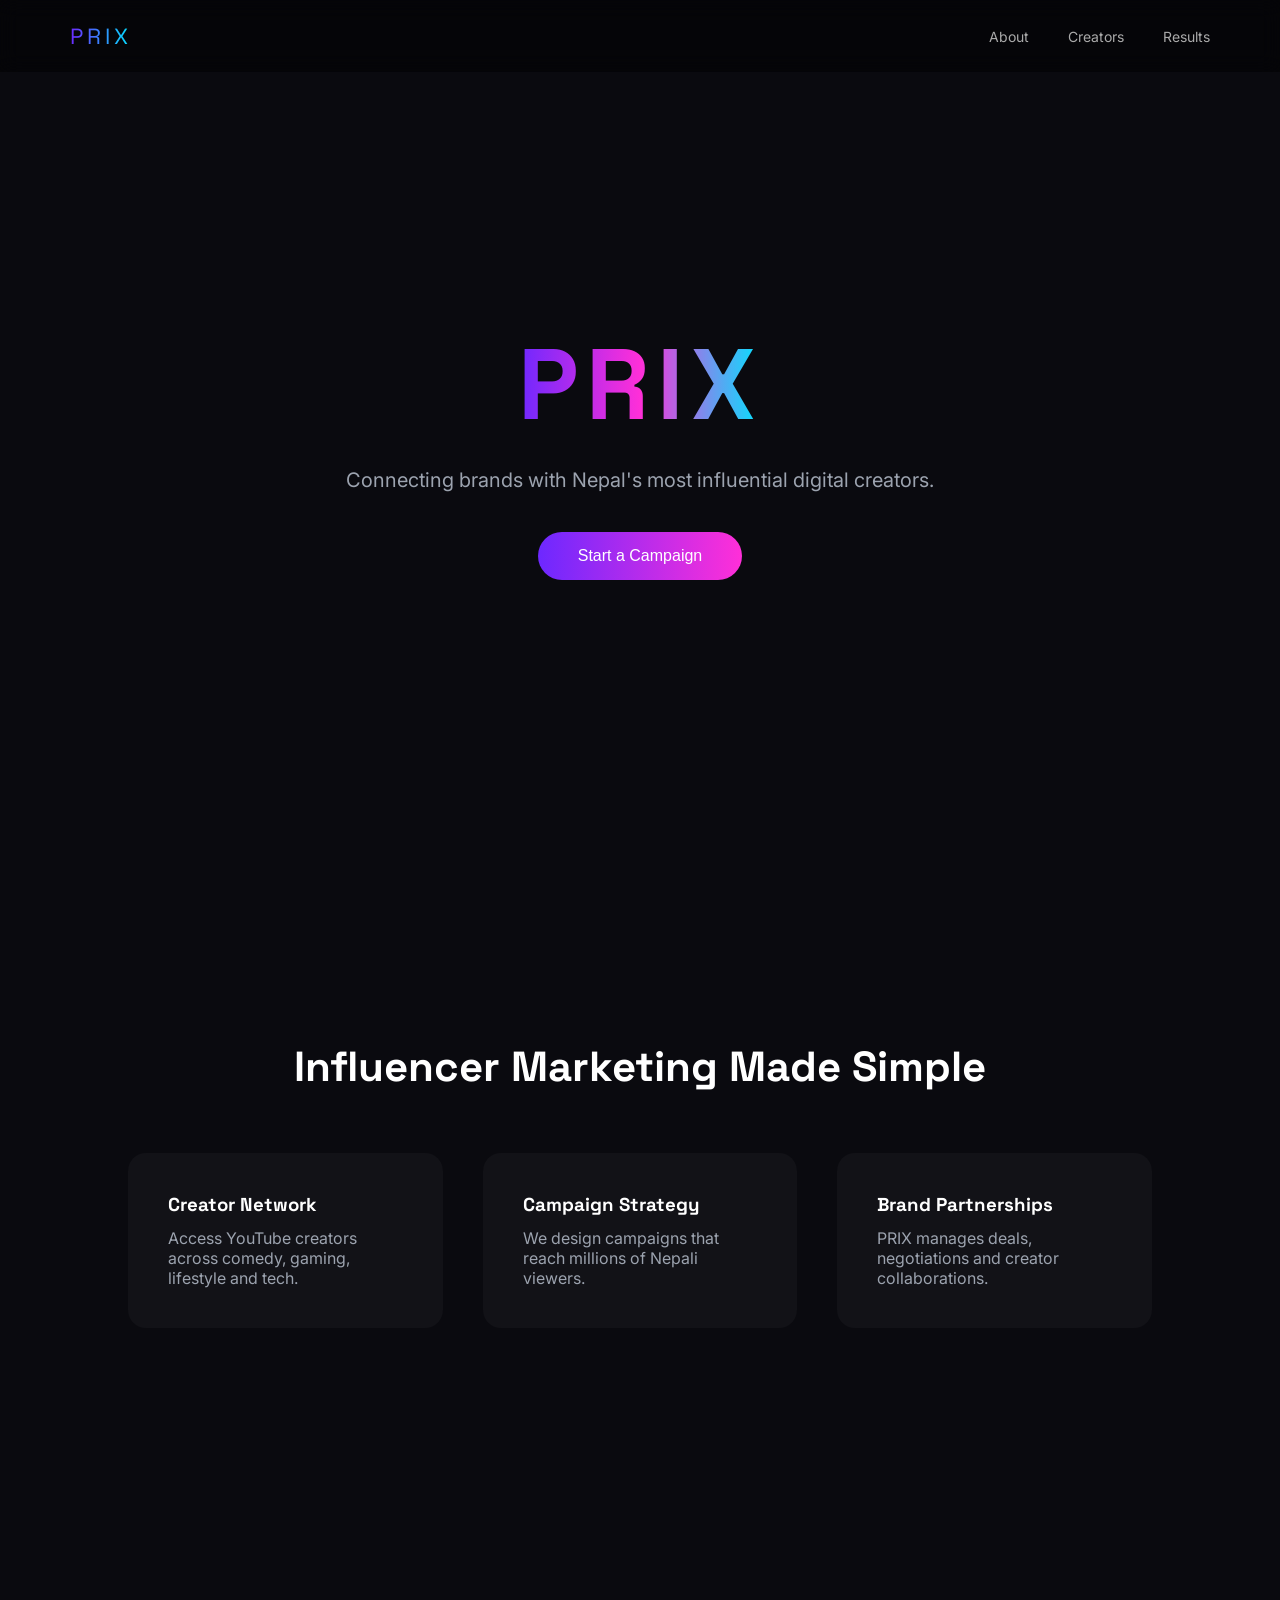
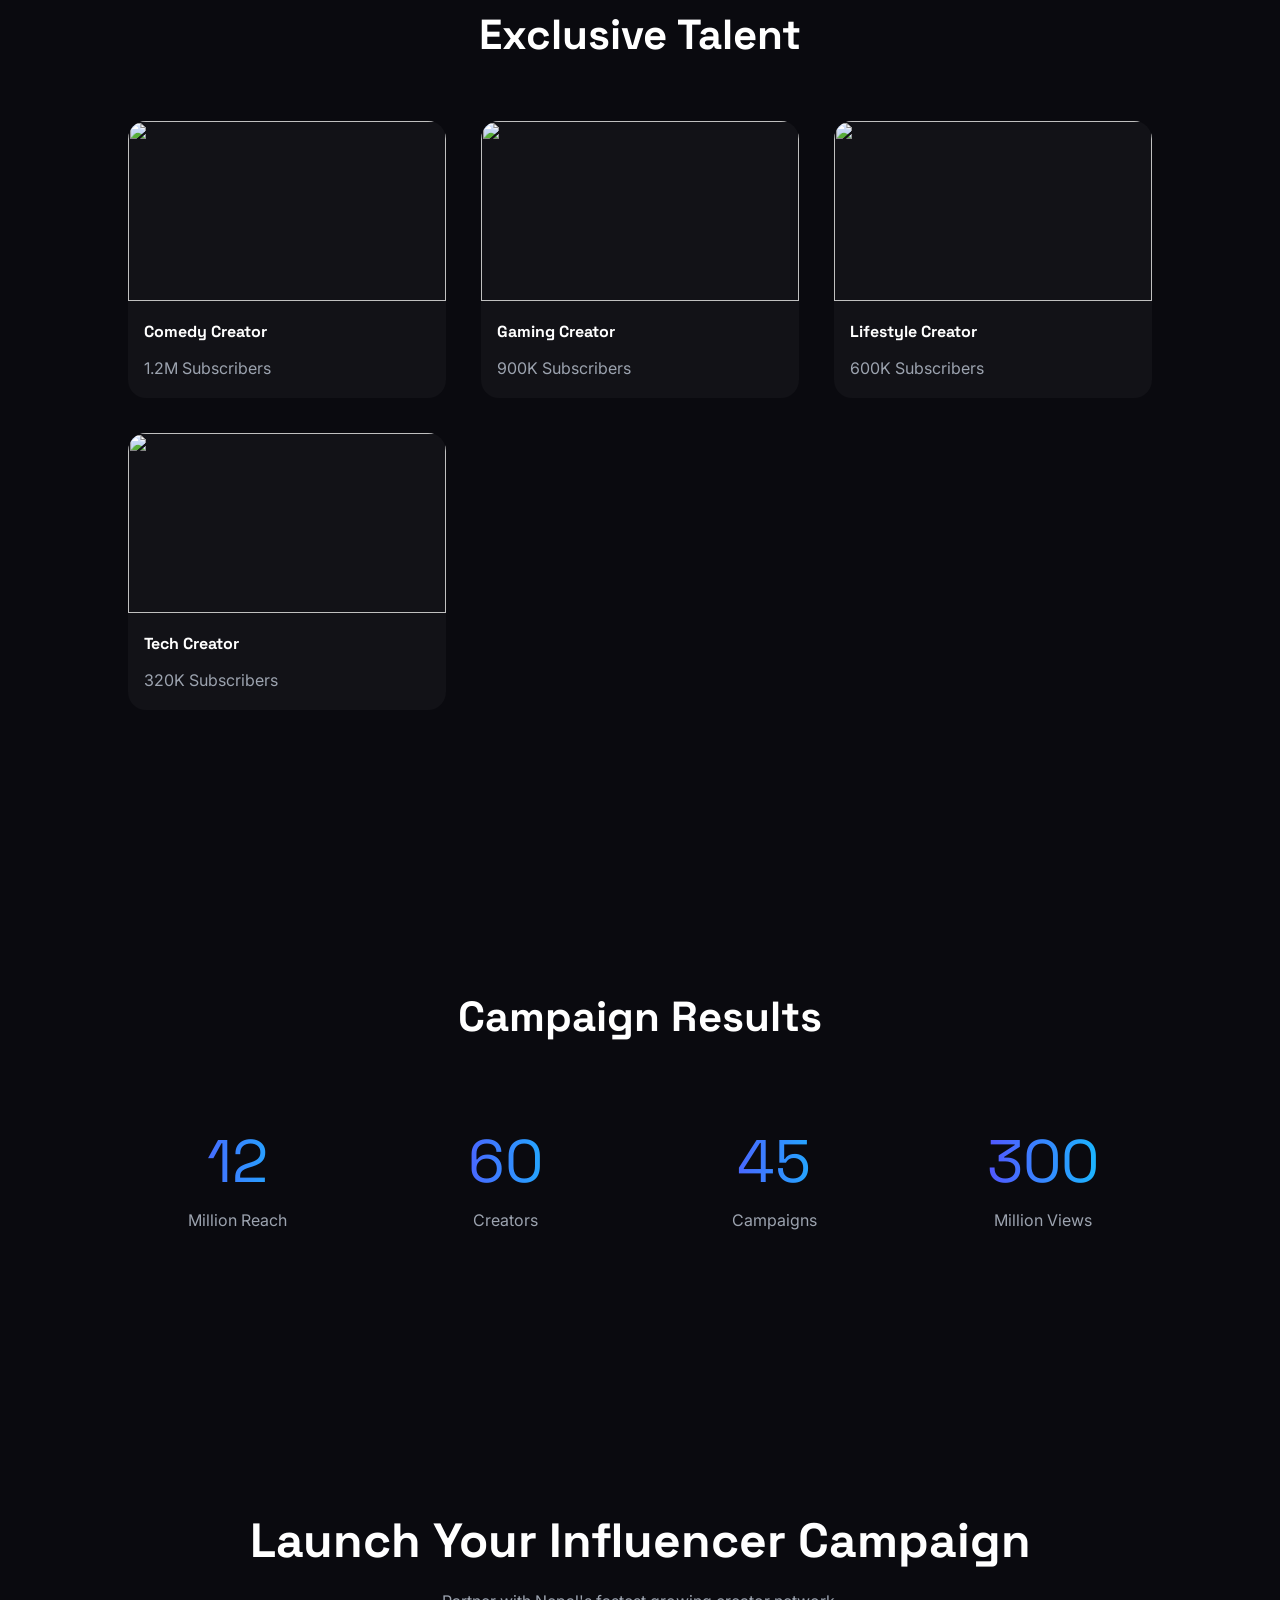
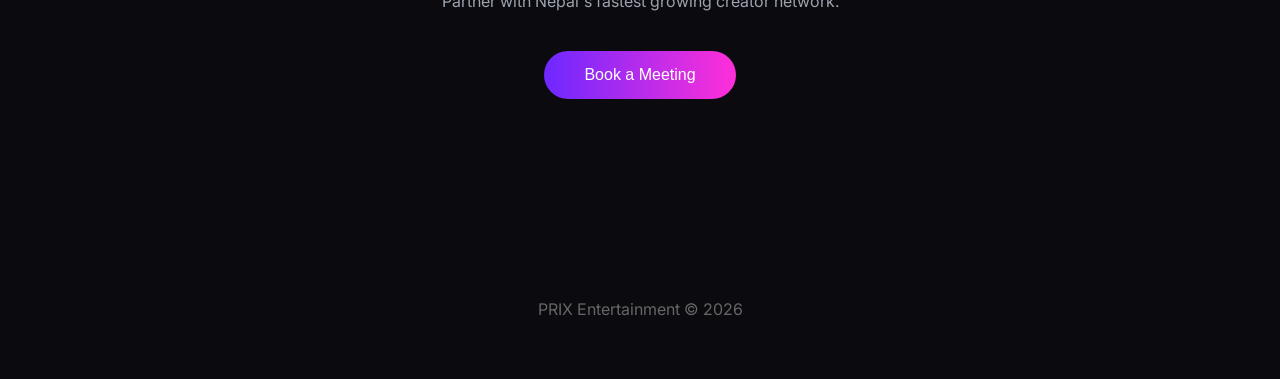
==== commit e34b17db: "Update index.html" ====
--- a/index.html
+++ b/index.html
@@ -1,18 +1,15 @@
 <!DOCTYPE html>
 <html lang="en">
-
 <head>
 
 <meta charset="UTF-8">
-<meta name="viewport" content="width=device-width, initial-scale=1.0">
+<meta name="viewport" content="width=device-width,initial-scale=1.0">
 
 <title>PRIX Entertainment</title>
 
 <link href="https://fonts.googleapis.com/css2?family=Space+Grotesk:wght@400;600;700&family=Inter:wght@300;400;500&display=swap" rel="stylesheet">
 
 <style>
-
-/* RESET */
 
 *{
 margin:0;
@@ -20,59 +17,43 @@
 box-sizing:border-box;
 }
 
-html{
-scroll-behavior:smooth;
-}
-
 body{
-
 font-family:Inter;
 background:#0A0A0F;
 color:white;
 overflow-x:hidden;
-
 }
 
 /* NAV */
 
 nav{
-
 position:fixed;
 top:0;
 width:100%;
-padding:25px 80px;
-
+padding:22px 70px;
 display:flex;
 justify-content:space-between;
 align-items:center;
-
-background:rgba(0,0,0,0.35);
+background:rgba(0,0,0,.45);
 backdrop-filter:blur(10px);
-
-z-index:10;
-
+z-index:100;
 }
 
 .logo{
-
 font-family:"Space Grotesk";
 font-size:22px;
 letter-spacing:4px;
-
 background:linear-gradient(90deg,#6D28FF,#00E5FF);
 -webkit-background-clip:text;
 -webkit-text-fill-color:transparent;
-
 }
 
 nav a{
-
 color:#aaa;
 text-decoration:none;
 margin-left:35px;
 font-size:14px;
 transition:.3s;
-
 }
 
 nav a:hover{
@@ -82,249 +63,191 @@
 /* HERO */
 
 .hero{
-
 height:100vh;
-
 display:flex;
 flex-direction:column;
 align-items:center;
 justify-content:center;
-
 text-align:center;
-
 padding:0 20px;
-
 }
 
 .hero h1{
-
-font-family:"Space Grotesk";
-font-size:110px;
+font-family:"Space Grotesk";
+font-size:100px;
 letter-spacing:8px;
-
 background:linear-gradient(90deg,#6D28FF,#FF2FD8,#00E5FF);
 -webkit-background-clip:text;
 -webkit-text-fill-color:transparent;
-
 }
 
 .hero p{
-
-margin-top:25px;
+margin-top:20px;
 color:#9CA3AF;
 font-size:20px;
-
-}
-
-.cta{
-
+max-width:700px;
+}
+
+.btn{
 margin-top:40px;
-
-padding:16px 45px;
-
+padding:15px 40px;
 border-radius:40px;
-
 border:none;
-
 background:linear-gradient(90deg,#6D28FF,#FF2FD8);
-
 color:white;
-
 font-size:16px;
-
 cursor:pointer;
-
 transition:.3s;
-
-}
-
-.cta:hover{
-
+}
+
+.btn:hover{
 transform:scale(1.08);
-box-shadow:0 0 35px #6D28FF;
-
+box-shadow:0 0 30px #6D28FF;
 }
 
 /* SECTION */
 
 section{
-
 padding:140px 10%;
-
 }
 
 /* TITLES */
 
 .title{
-
 font-family:"Space Grotesk";
 font-size:42px;
-margin-bottom:70px;
-
+margin-bottom:60px;
+text-align:center;
 }
 
 /* FEATURES */
 
 .features{
-
 display:grid;
 grid-template-columns:repeat(auto-fit,minmax(260px,1fr));
 gap:40px;
-
 }
 
 .feature{
-
 background:rgba(255,255,255,0.03);
-
 padding:40px;
-
 border-radius:18px;
-
 transition:.3s;
-
 }
 
 .feature:hover{
-
 transform:translateY(-10px);
-
-box-shadow:0 0 25px rgba(109,40,255,0.4);
-
+box-shadow:0 0 25px rgba(109,40,255,.4);
 }
 
 .feature h3{
-
-font-family:"Space Grotesk";
-margin-bottom:10px;
-
+font-family:"Space Grotesk";
+margin-bottom:12px;
 }
 
 .feature p{
-
 color:#9CA3AF;
-
-}
-
-/* CREATOR GRID */
+}
+
+/* TALENT */
 
 .creators{
-
 display:grid;
 grid-template-columns:repeat(auto-fit,minmax(250px,1fr));
 gap:35px;
-
 }
 
 .card{
-
-background:rgba(255,255,255,0.03);
-
+background:rgba(255,255,255,.03);
 border-radius:18px;
-
 overflow:hidden;
-
 transition:.3s;
-
 }
 
 .card:hover{
-
 transform:translateY(-10px);
-
 box-shadow:0 0 25px rgba(109,40,255,.5);
-
 }
 
 .card img{
-
 width:100%;
 height:180px;
 object-fit:cover;
-
 }
 
 .card h4{
-
 padding:16px;
 font-family:"Space Grotesk";
-
 }
 
 .card p{
-
 padding:0 16px 20px;
 color:#9CA3AF;
-
 }
 
 /* STATS */
 
 .stats{
-
 text-align:center;
-
 }
 
 .stats-grid{
-
 display:grid;
 grid-template-columns:repeat(auto-fit,minmax(200px,1fr));
 gap:50px;
 margin-top:80px;
-
 }
 
 .number{
-
 font-size:60px;
-
-font-family:"Space Grotesk";
-
+font-family:"Space Grotesk";
 background:linear-gradient(90deg,#6D28FF,#00E5FF);
-
 -webkit-background-clip:text;
 -webkit-text-fill-color:transparent;
-
 }
 
 .label{
-
 color:#9CA3AF;
 margin-top:10px;
-
-}
-
-/* CTA SECTION */
+}
+
+/* BRANDS */
+
+.brands{
+display:flex;
+justify-content:center;
+flex-wrap:wrap;
+gap:60px;
+opacity:.6;
+}
+
+.brands img{
+height:40px;
+filter:grayscale(100%);
+}
+
+/* CTA */
 
 .cta-section{
-
 text-align:center;
-
 }
 
 .cta-section h2{
-
-font-family:"Space Grotesk";
-font-size:50px;
-
+font-family:"Space Grotesk";
+font-size:48px;
 }
 
 .cta-section p{
-
+color:#9CA3AF;
 margin-top:20px;
-color:#9CA3AF;
-
 }
 
 /* FOOTER */
 
 footer{
-
 padding:60px;
 text-align:center;
 color:#666;
-
 }
 
 /* MOBILE */
@@ -332,7 +255,7 @@
 @media(max-width:768px){
 
 .hero h1{
-font-size:64px;
+font-size:60px;
 }
 
 nav{
@@ -342,21 +265,17 @@
 }
 
 </style>
-
 </head>
 
 <body>
 
 <nav>
-
 <div class="logo">PRIX</div>
 
 <div>
-
 <a href="#about">About</a>
-<a href="#creators">Creators</a>
+<a href="#talent">Creators</a>
 <a href="#results">Results</a>
-
 </div>
 
 </nav>
@@ -367,9 +286,9 @@
 
 <h1>PRIX</h1>
 
-<p>Influence Engine for Nepal</p>
-
-<button class="cta" onclick="scrollToSection('about')">Explore</button>
+<p>Connecting brands with Nepal's most influential digital creators.</p>
+
+<button class="btn">Start a Campaign</button>
 
 </section>
 
@@ -377,77 +296,59 @@
 
 <section id="about">
 
-<h2 class="title">What PRIX Does</h2>
+<h2 class="title">Influencer Marketing Made Simple</h2>
 
 <div class="features">
 
 <div class="feature">
-
 <h3>Creator Network</h3>
-<p>Access top Nepali creators across YouTube, gaming, lifestyle and entertainment.</p>
-
+<p>Access YouTube creators across comedy, gaming, lifestyle and tech.</p>
 </div>
 
 <div class="feature">
-
 <h3>Campaign Strategy</h3>
-<p>We design influencer campaigns that reach millions of Nepali viewers.</p>
-
+<p>We design campaigns that reach millions of Nepali viewers.</p>
 </div>
 
 <div class="feature">
-
 <h3>Brand Partnerships</h3>
-<p>PRIX connects brands with the right creators for authentic marketing.</p>
-
+<p>PRIX manages deals, negotiations and creator collaborations.</p>
 </div>
 
 </div>
 
 </section>
 
-<!-- CREATORS -->
-
-<section id="creators">
-
-<h2 class="title">Featured Creators</h2>
+<!-- TALENT -->
+
+<section id="talent">
+
+<h2 class="title">Exclusive Talent</h2>
 
 <div class="creators">
 
 <div class="card">
-
 <img src="https://picsum.photos/400/300?1">
-
 <h4>Comedy Creator</h4>
 <p>1.2M Subscribers</p>
-
 </div>
 
 <div class="card">
-
 <img src="https://picsum.photos/400/300?2">
-
+<h4>Gaming Creator</h4>
+<p>900K Subscribers</p>
+</div>
+
+<div class="card">
+<img src="https://picsum.photos/400/300?3">
 <h4>Lifestyle Creator</h4>
-<p>820K Subscribers</p>
-
+<p>600K Subscribers</p>
 </div>
 
 <div class="card">
-
-<img src="https://picsum.photos/400/300?3">
-
-<h4>Gaming Creator</h4>
-<p>540K Subscribers</p>
-
-</div>
-
-<div class="card">
-
 <img src="https://picsum.photos/400/300?4">
-
 <h4>Tech Creator</h4>
 <p>320K Subscribers</p>
-
 </div>
 
 </div>
@@ -463,31 +364,23 @@
 <div class="stats-grid">
 
 <div>
-
 <div class="number" data-target="12">0</div>
 <div class="label">Million Reach</div>
-
 </div>
 
 <div>
-
 <div class="number" data-target="60">0</div>
 <div class="label">Creators</div>
-
 </div>
 
 <div>
-
 <div class="number" data-target="45">0</div>
 <div class="label">Campaigns</div>
-
 </div>
 
 <div>
-
 <div class="number" data-target="300">0</div>
 <div class="label">Million Views</div>
-
 </div>
 
 </div>
@@ -498,11 +391,11 @@
 
 <section class="cta-section">
 
-<h2>Start Your Campaign</h2>
-
-<p>Connect with Nepal’s fastest growing creator network.</p>
-
-<button class="cta">Book a Meeting</button>
+<h2>Launch Your Influencer Campaign</h2>
+
+<p>Partner with Nepal's fastest growing creator network.</p>
+
+<button class="btn">Book a Meeting</button>
 
 </section>
 
@@ -514,27 +407,15 @@
 
 <script>
 
-/* smooth scroll */
-
-function scrollToSection(id){
-
-document.getElementById(id).scrollIntoView({
-behavior:"smooth"
-})
-
-}
-
-/* count animation */
+/* number animation */
 
 const counters=document.querySelectorAll(".number")
 
 counters.forEach(counter=>{
 
-const target=+counter.dataset.target
-
+let target=+counter.dataset.target
 let count=0
-
-const step=target/80
+let step=target/80
 
 function update(){
 
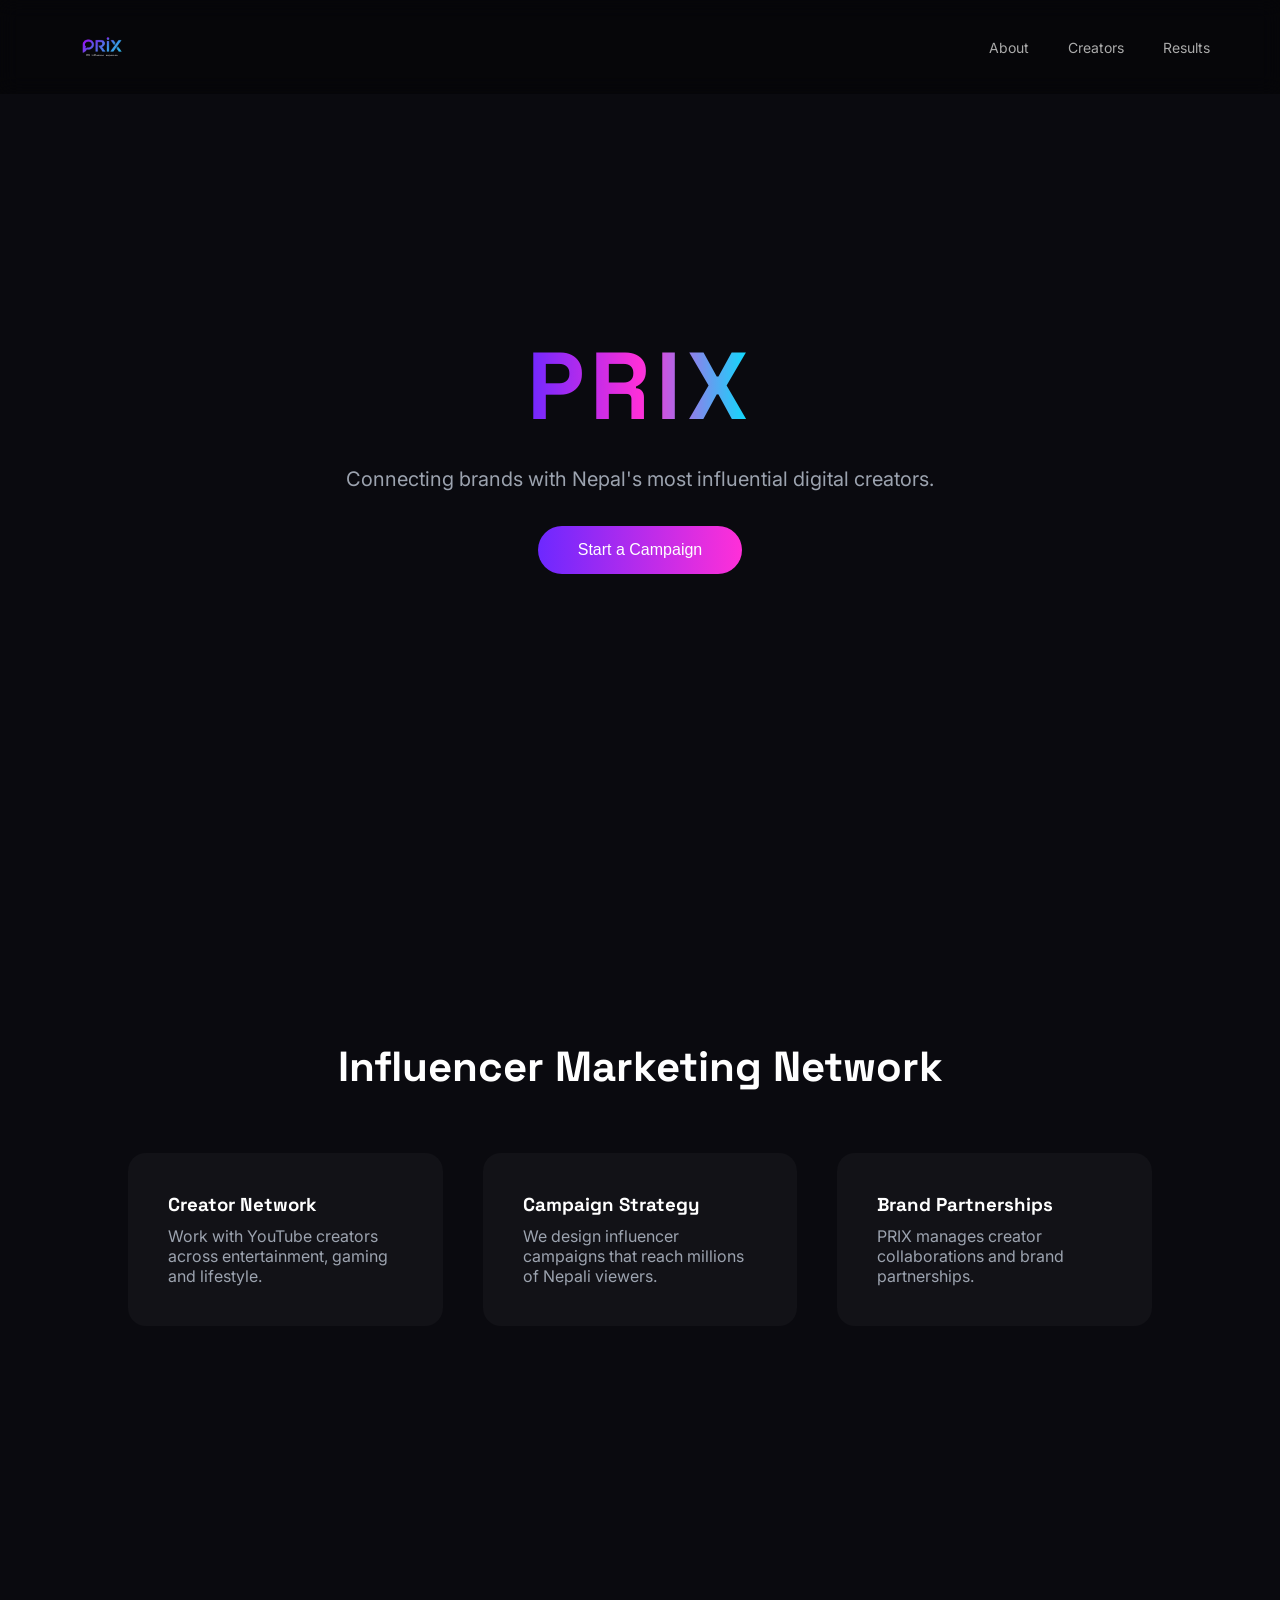
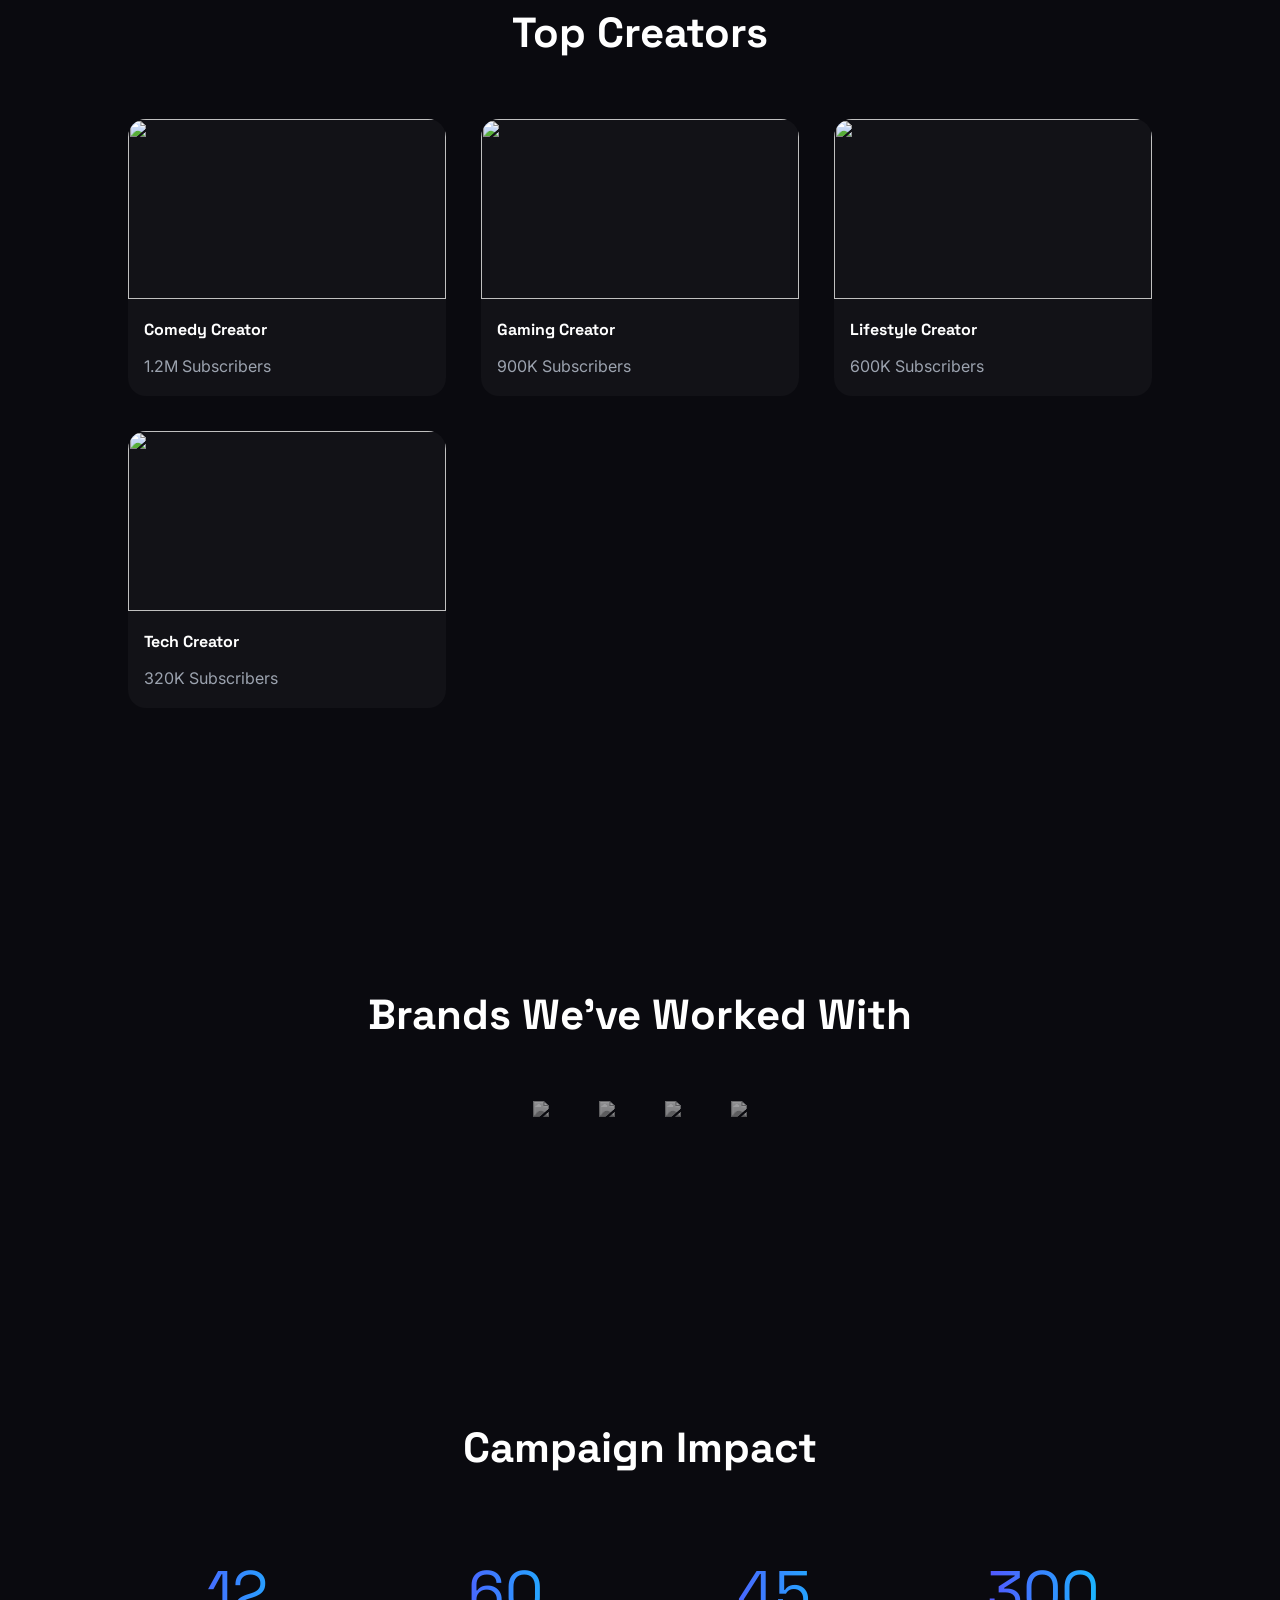
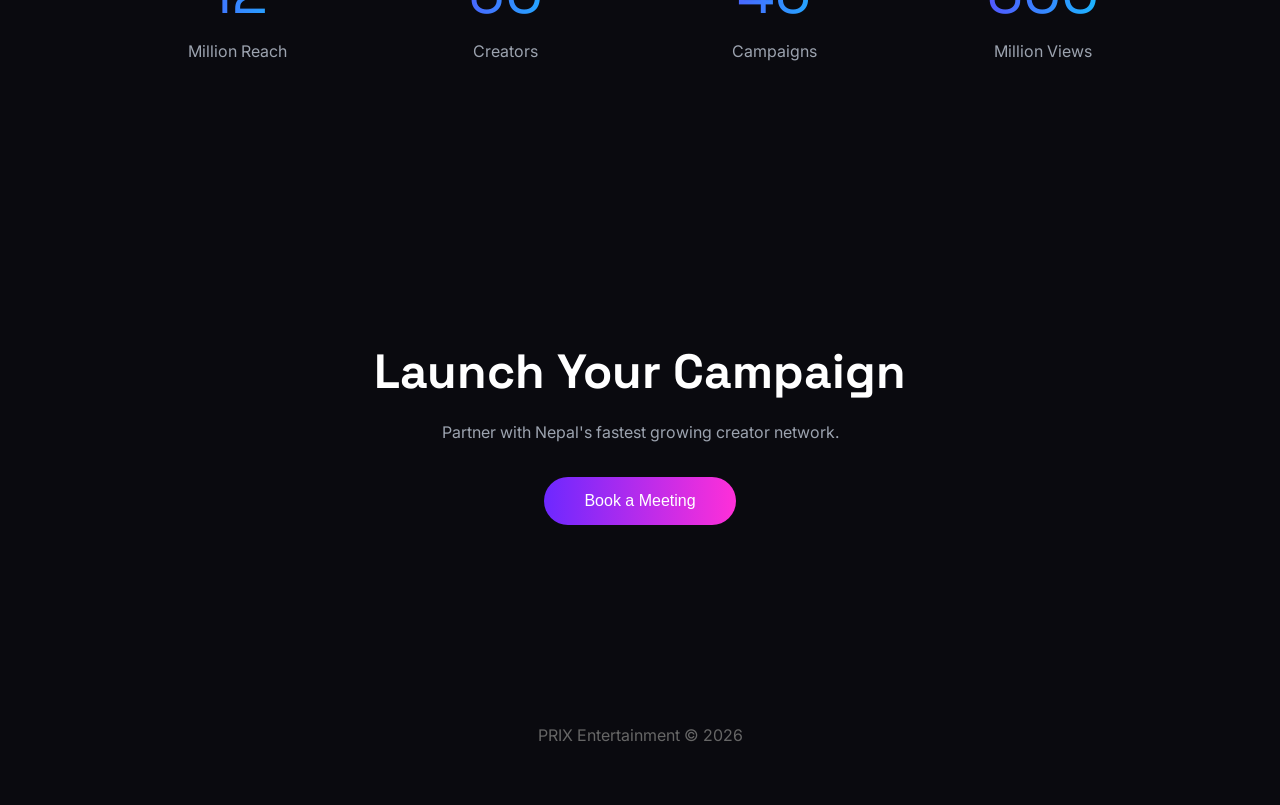
==== commit 8434ebff: "Update index.html" ====
--- a/index.html
+++ b/index.html
@@ -1,7 +1,7 @@
 <!DOCTYPE html>
 <html lang="en">
+
 <head>
-
 <meta charset="UTF-8">
 <meta name="viewport" content="width=device-width,initial-scale=1.0">
 
@@ -30,22 +30,17 @@
 position:fixed;
 top:0;
 width:100%;
-padding:22px 70px;
+padding:24px 70px;
 display:flex;
 justify-content:space-between;
 align-items:center;
-background:rgba(0,0,0,.45);
+background:rgba(0,0,0,.4);
 backdrop-filter:blur(10px);
 z-index:100;
 }
 
-.logo{
-font-family:"Space Grotesk";
-font-size:22px;
-letter-spacing:4px;
-background:linear-gradient(90deg,#6D28FF,#00E5FF);
--webkit-background-clip:text;
--webkit-text-fill-color:transparent;
+.logo img{
+height:42px;
 }
 
 nav a{
@@ -74,8 +69,9 @@
 
 .hero h1{
 font-family:"Space Grotesk";
-font-size:100px;
-letter-spacing:8px;
+font-size:95px;
+letter-spacing:6px;
+
 background:linear-gradient(90deg,#6D28FF,#FF2FD8,#00E5FF);
 -webkit-background-clip:text;
 -webkit-text-fill-color:transparent;
@@ -89,7 +85,7 @@
 }
 
 .btn{
-margin-top:40px;
+margin-top:35px;
 padding:15px 40px;
 border-radius:40px;
 border:none;
@@ -101,7 +97,7 @@
 }
 
 .btn:hover{
-transform:scale(1.08);
+transform:scale(1.07);
 box-shadow:0 0 30px #6D28FF;
 }
 
@@ -111,7 +107,7 @@
 padding:140px 10%;
 }
 
-/* TITLES */
+/* TITLE */
 
 .title{
 font-family:"Space Grotesk";
@@ -129,7 +125,7 @@
 }
 
 .feature{
-background:rgba(255,255,255,0.03);
+background:rgba(255,255,255,.03);
 padding:40px;
 border-radius:18px;
 transition:.3s;
@@ -142,18 +138,18 @@
 
 .feature h3{
 font-family:"Space Grotesk";
-margin-bottom:12px;
+margin-bottom:10px;
 }
 
 .feature p{
 color:#9CA3AF;
 }
 
-/* TALENT */
+/* CREATORS */
 
 .creators{
 display:grid;
-grid-template-columns:repeat(auto-fit,minmax(250px,1fr));
+grid-template-columns:repeat(auto-fit,minmax(240px,1fr));
 gap:35px;
 }
 
@@ -185,17 +181,29 @@
 color:#9CA3AF;
 }
 
+/* BRAND LOGOS */
+
+.brand-logos{
+display:flex;
+flex-wrap:wrap;
+justify-content:center;
+gap:50px;
+opacity:.6;
+}
+
+.brand-logos img{
+height:40px;
+filter:grayscale(100%);
+}
+
 /* STATS */
-
-.stats{
-text-align:center;
-}
 
 .stats-grid{
 display:grid;
 grid-template-columns:repeat(auto-fit,minmax(200px,1fr));
 gap:50px;
 margin-top:80px;
+text-align:center;
 }
 
 .number{
@@ -211,21 +219,6 @@
 margin-top:10px;
 }
 
-/* BRANDS */
-
-.brands{
-display:flex;
-justify-content:center;
-flex-wrap:wrap;
-gap:60px;
-opacity:.6;
-}
-
-.brands img{
-height:40px;
-filter:grayscale(100%);
-}
-
 /* CTA */
 
 .cta-section{
@@ -238,8 +231,8 @@
 }
 
 .cta-section p{
+margin-top:20px;
 color:#9CA3AF;
-margin-top:20px;
 }
 
 /* FOOTER */
@@ -255,7 +248,7 @@
 @media(max-width:768px){
 
 .hero h1{
-font-size:60px;
+font-size:58px;
 }
 
 nav{
@@ -270,11 +263,14 @@
 <body>
 
 <nav>
-<div class="logo">PRIX</div>
+
+<div class="logo">
+<img src="logo.png" alt="PRIX">
+</div>
 
 <div>
 <a href="#about">About</a>
-<a href="#talent">Creators</a>
+<a href="#creators">Creators</a>
 <a href="#results">Results</a>
 </div>
 
@@ -296,34 +292,34 @@
 
 <section id="about">
 
-<h2 class="title">Influencer Marketing Made Simple</h2>
+<h2 class="title">Influencer Marketing Network</h2>
 
 <div class="features">
 
 <div class="feature">
 <h3>Creator Network</h3>
-<p>Access YouTube creators across comedy, gaming, lifestyle and tech.</p>
+<p>Work with YouTube creators across entertainment, gaming and lifestyle.</p>
 </div>
 
 <div class="feature">
 <h3>Campaign Strategy</h3>
-<p>We design campaigns that reach millions of Nepali viewers.</p>
+<p>We design influencer campaigns that reach millions of Nepali viewers.</p>
 </div>
 
 <div class="feature">
 <h3>Brand Partnerships</h3>
-<p>PRIX manages deals, negotiations and creator collaborations.</p>
-</div>
-
-</div>
-
-</section>
-
-<!-- TALENT -->
-
-<section id="talent">
-
-<h2 class="title">Exclusive Talent</h2>
+<p>PRIX manages creator collaborations and brand partnerships.</p>
+</div>
+
+</div>
+
+</section>
+
+<!-- CREATORS -->
+
+<section id="creators">
+
+<h2 class="title">Top Creators</h2>
 
 <div class="creators">
 
@@ -355,11 +351,28 @@
 
 </section>
 
+<!-- BRANDS -->
+
+<section>
+
+<h2 class="title">Brands We've Worked With</h2>
+
+<div class="brand-logos">
+
+<img src="https://dummyimage.com/120x40/fff/000.png&text=Brand+1">
+<img src="https://dummyimage.com/120x40/fff/000.png&text=Brand+2">
+<img src="https://dummyimage.com/120x40/fff/000.png&text=Brand+3">
+<img src="https://dummyimage.com/120x40/fff/000.png&text=Brand+4">
+
+</div>
+
+</section>
+
 <!-- RESULTS -->
 
-<section id="results" class="stats">
-
-<h2 class="title">Campaign Results</h2>
+<section id="results">
+
+<h2 class="title">Campaign Impact</h2>
 
 <div class="stats-grid">
 
@@ -391,7 +404,7 @@
 
 <section class="cta-section">
 
-<h2>Launch Your Influencer Campaign</h2>
+<h2>Launch Your Campaign</h2>
 
 <p>Partner with Nepal's fastest growing creator network.</p>
 
@@ -407,7 +420,7 @@
 
 <script>
 
-/* number animation */
+/* stats animation */
 
 const counters=document.querySelectorAll(".number")
 
@@ -422,14 +435,10 @@
 count+=step
 
 if(count<target){
-
 counter.innerText=Math.floor(count)
 requestAnimationFrame(update)
-
 }else{
-
 counter.innerText=target
-
 }
 
 }
